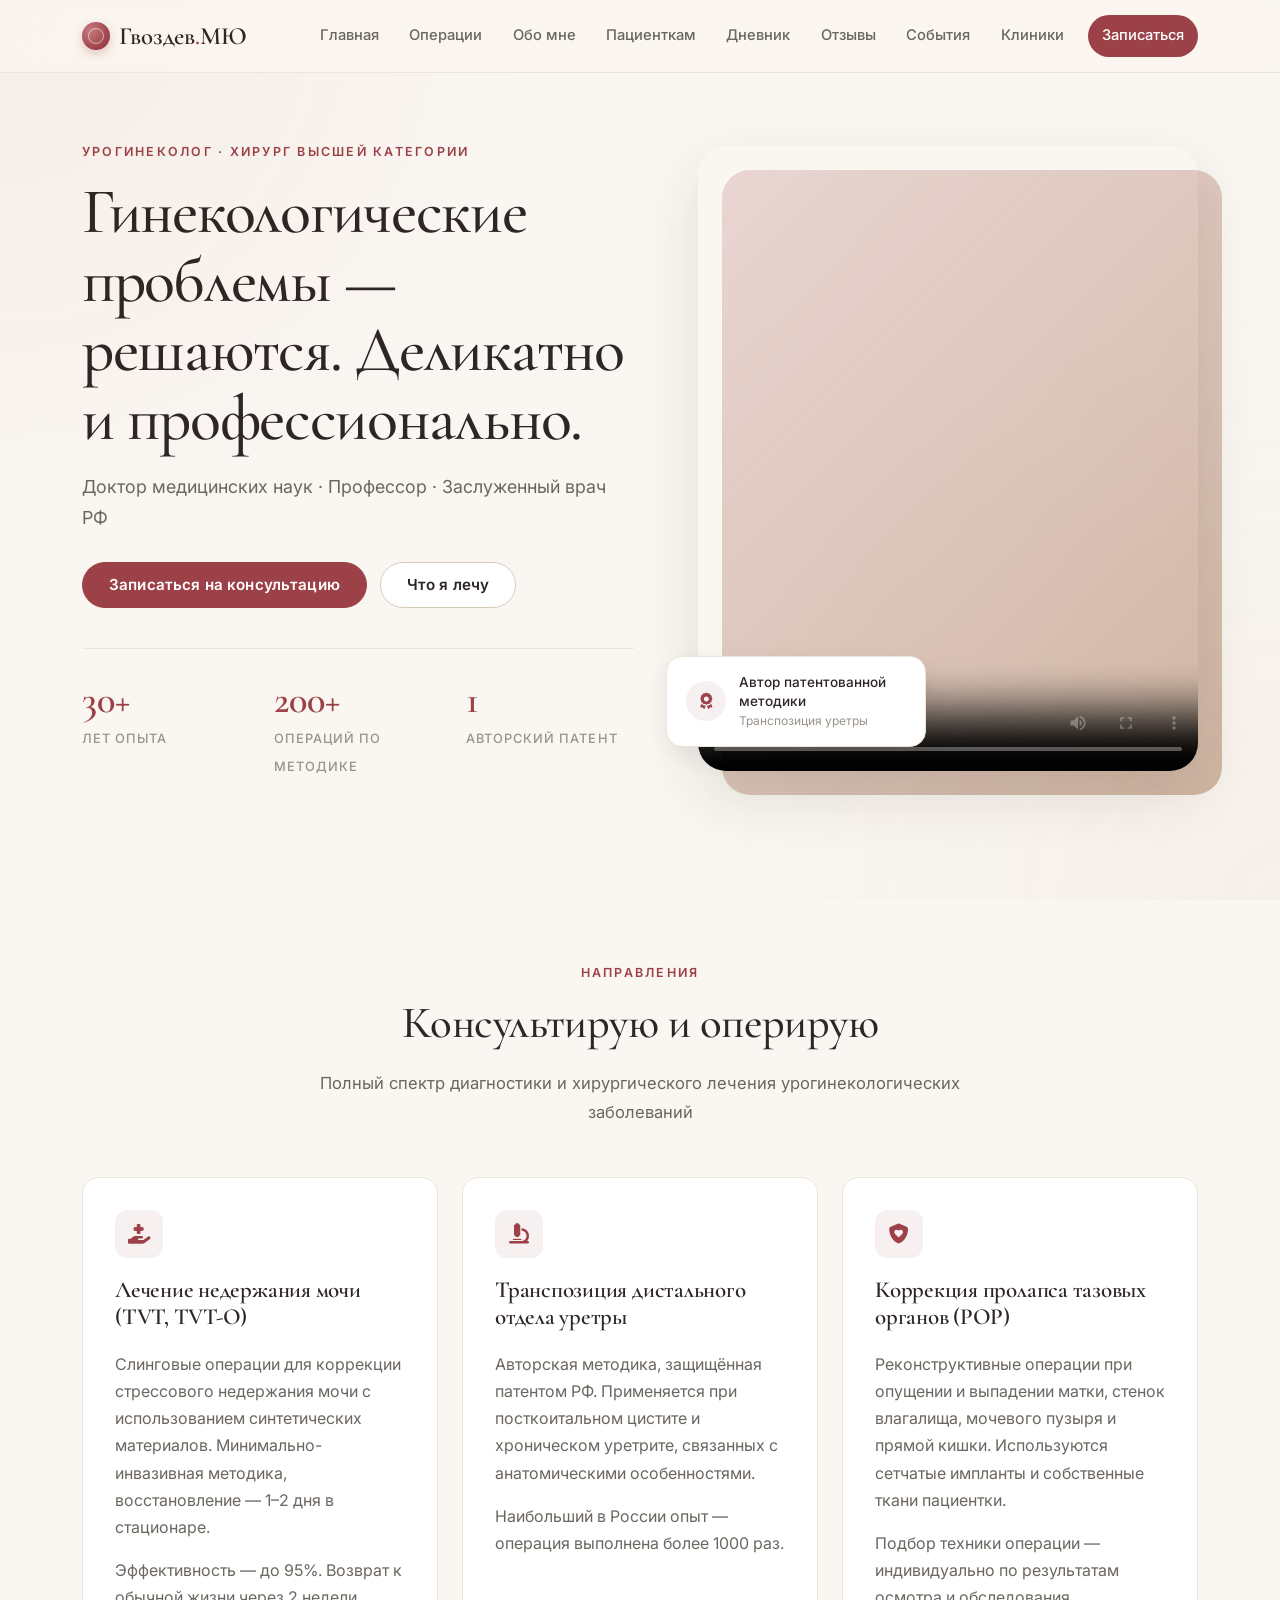
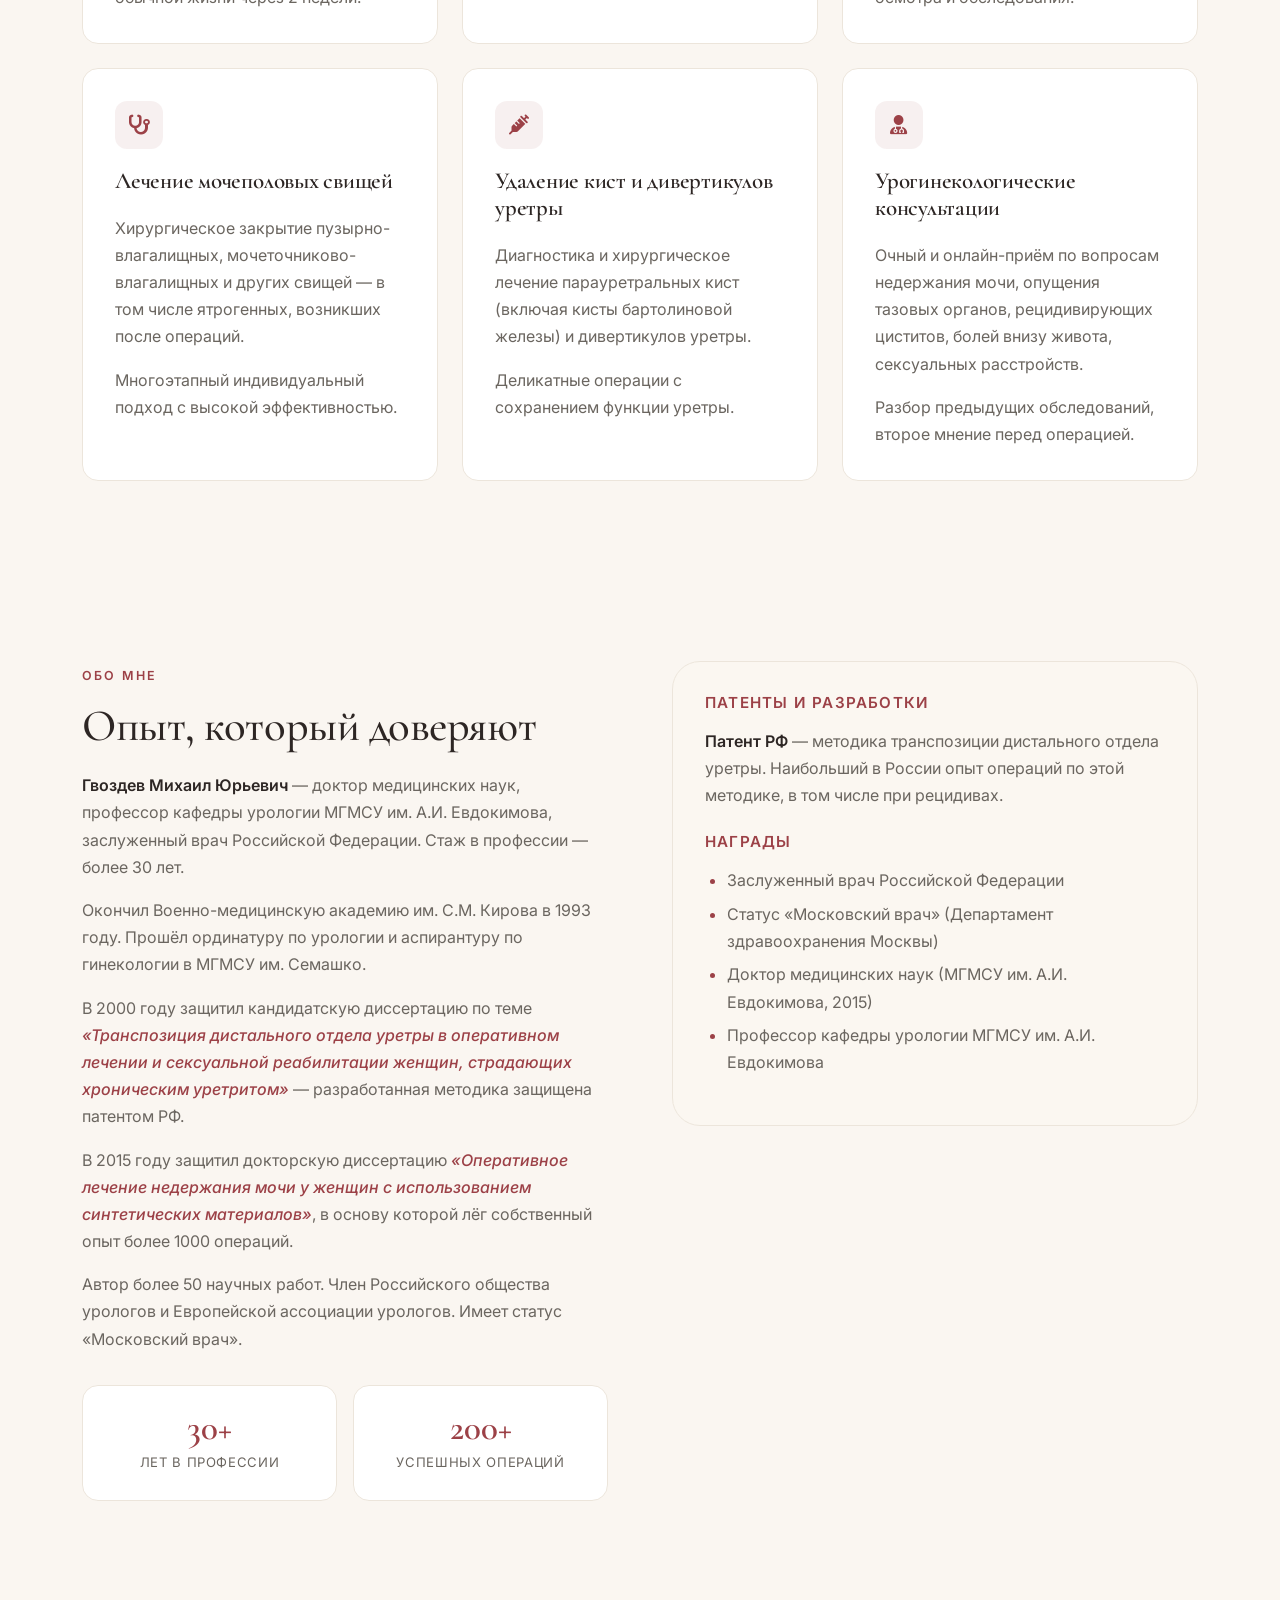
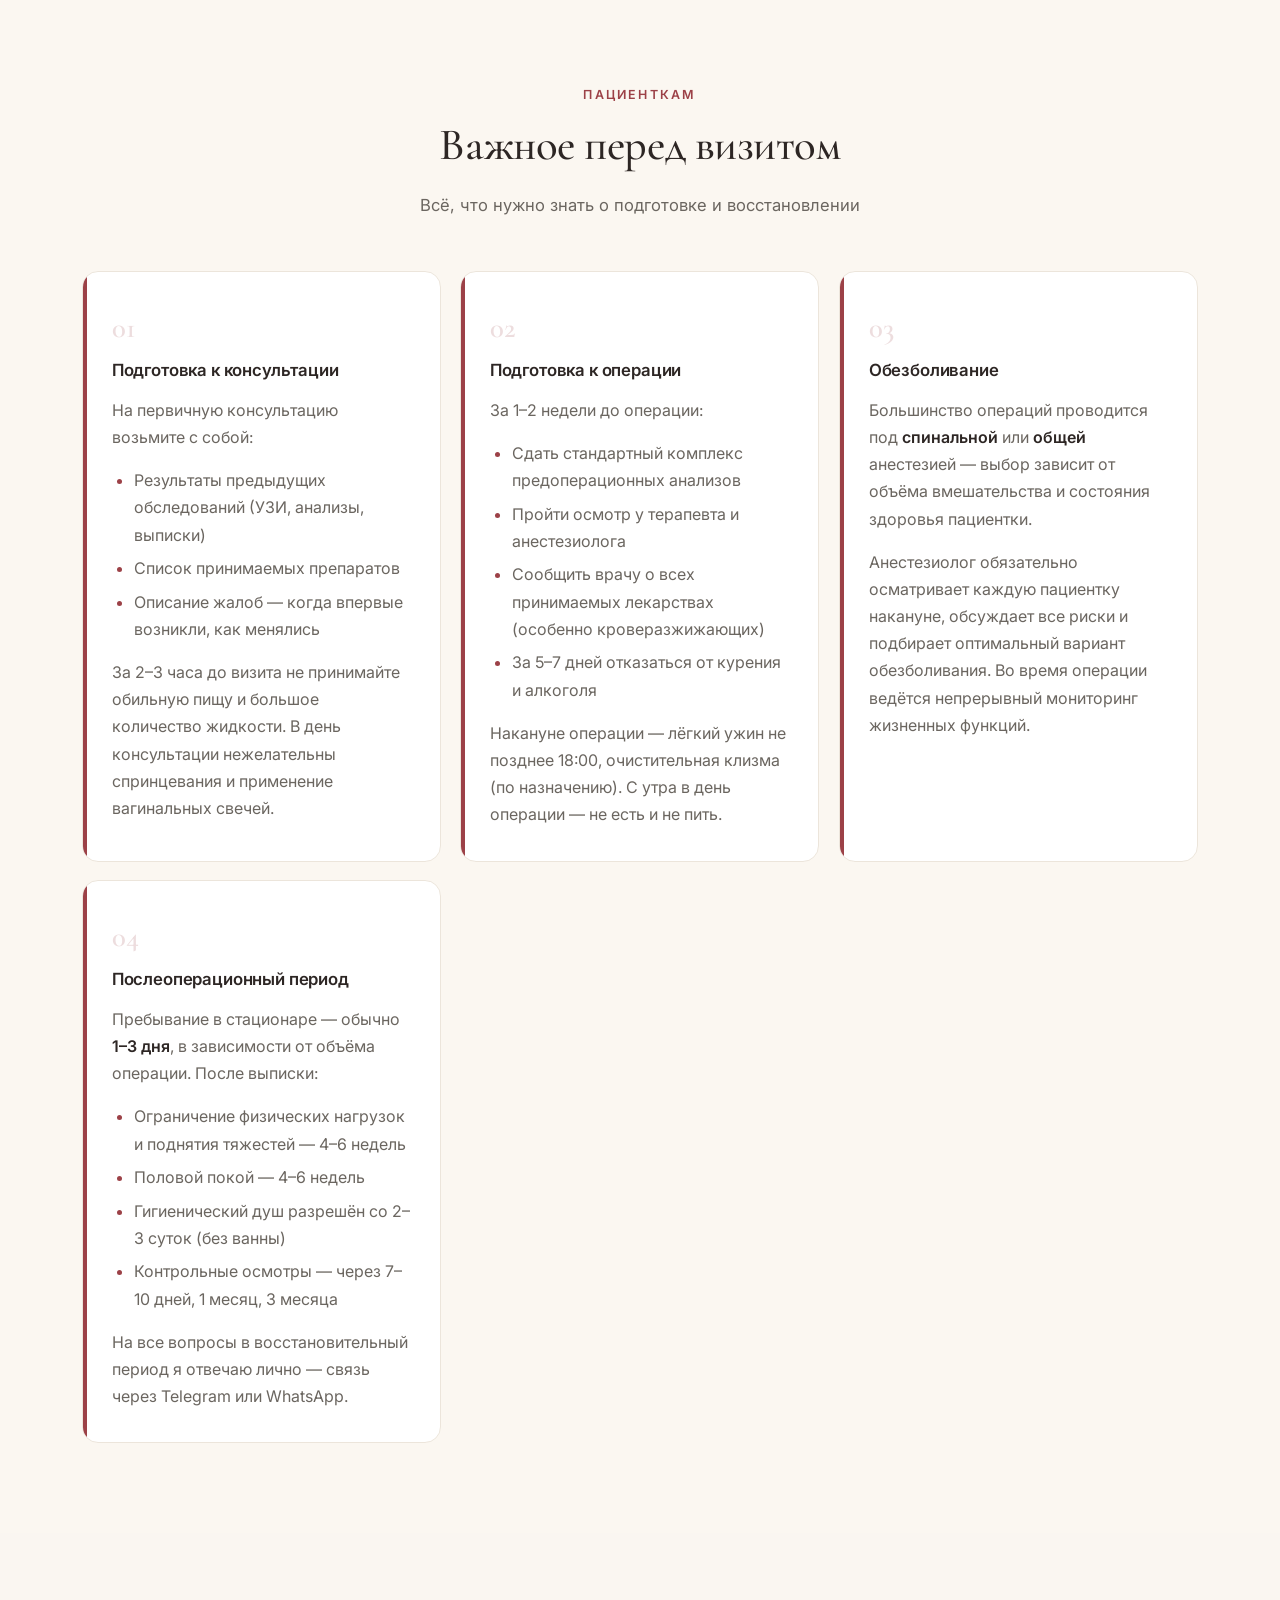
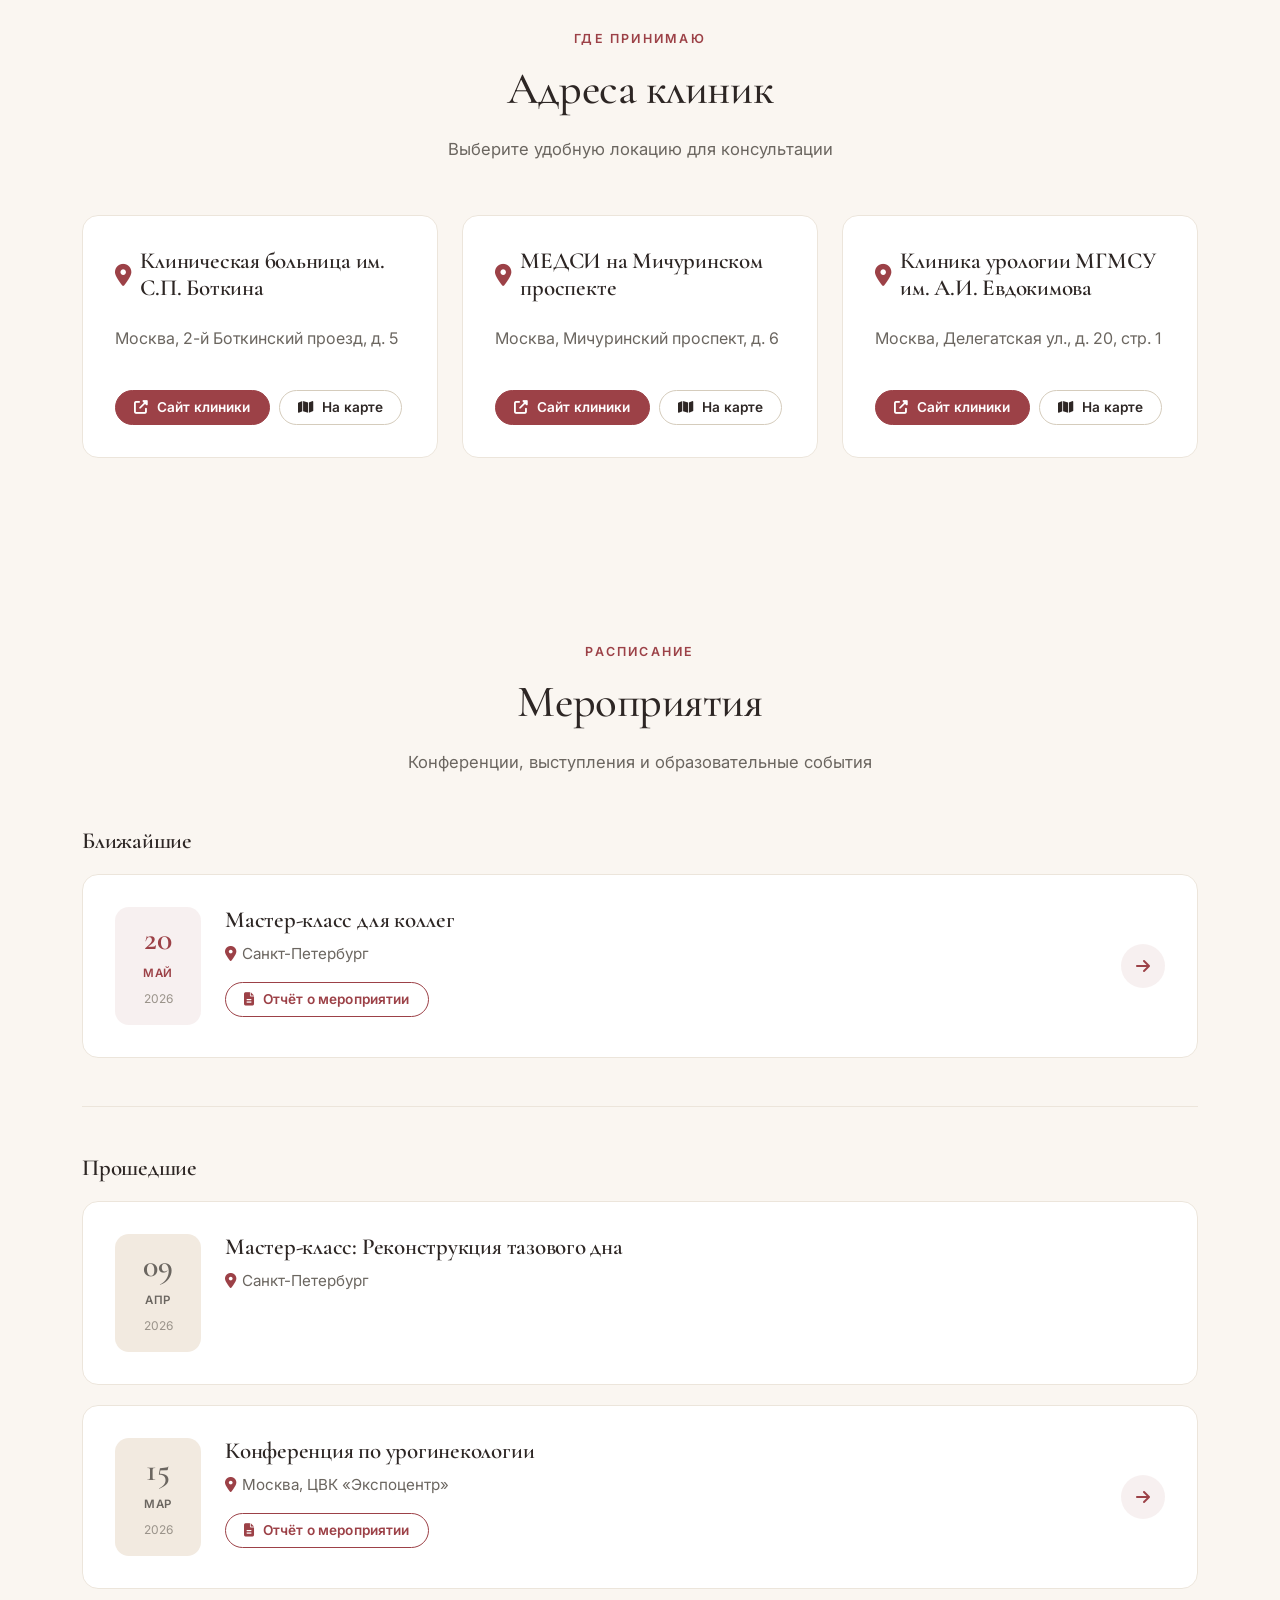
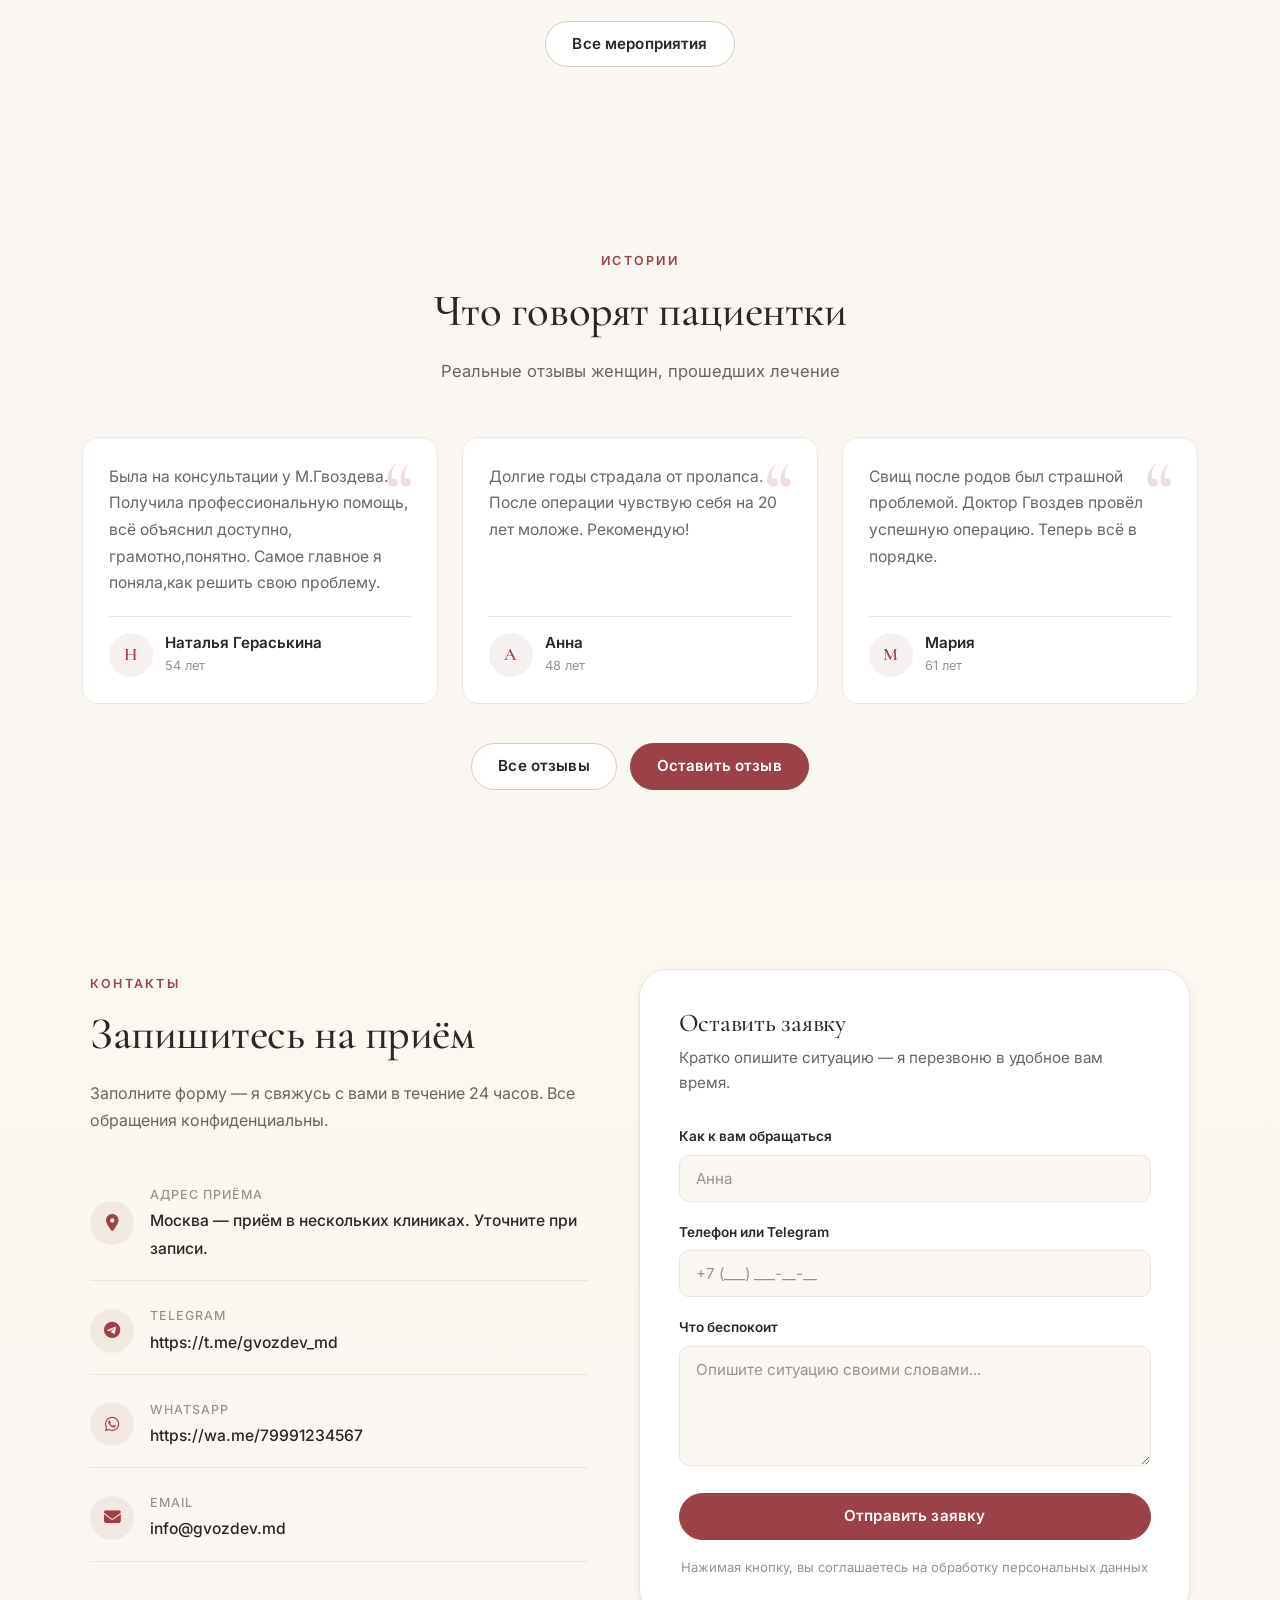
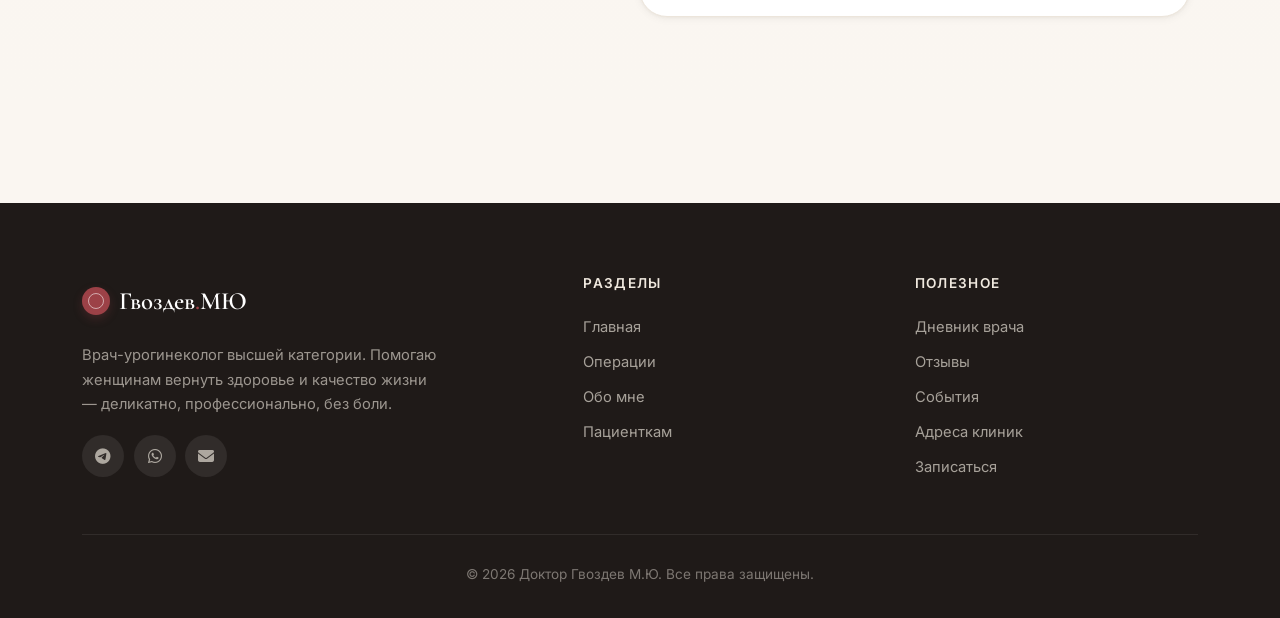
==== index.html @ 5a135e5a "Static demo snapshot of Doctor Gvozdev website Built from running Django site (urogineco) via wget m" ====
<!DOCTYPE html>
<html lang="ru">
<head>
    <meta charset="UTF-8">
    <meta name="viewport" content="width=device-width, initial-scale=1.0">
    <meta name="description" content="Доктор медицинских наук, профессор, заслуженный врач РФ. Хирургическое лечение недержания мочи, пролапса тазовых органов, свищей и кист уретры. Автор патентованной методики транспозиции уретры.">
    <meta name="theme-color" content="#FAF6F1">
    <title>Гвоздев М.Ю. — урогинеколог в Москве | Запись на приём</title>
    <link rel="preconnect" href="https://fonts.googleapis.com">
    <link rel="preconnect" href="https://fonts.gstatic.com" crossorigin>
    <link rel="stylesheet" href="https://cdnjs.cloudflare.com/ajax/libs/font-awesome/6.5.0/css/all.min.css">
    <link rel="stylesheet" href="static/css/main.css">
    
<meta property="og:title" content="Гинекологические проблемы — решаются. Деликатно и профессионально.">
<meta property="og:type" content="website">
<meta property="og:url" content="/">

<meta property="og:image" content="/media/seo/%D0%A1%D0%BA%D1%80%D0%B8%D0%BD%D1%88%D0%BE%D1%82_07.11.25_14.01.17.jpg">


</head>
<body>

<header>
    <div class="header-inner">
        <a href="index.html" class="logo">
            <span class="logo-mark" aria-hidden="true"></span>
            <span>Гвоздев<span style="color: var(--primary)">.</span>МЮ</span>
        </a>
        <button class="mobile-menu-toggle" aria-label="Открыть меню" aria-controls="main-nav" aria-expanded="false">
            <i class="fas fa-bars"></i>
        </button>
        <nav id="main-nav" class="desktop-nav" aria-label="Главное меню">
            <a href="index.html">Главная</a>
            <a href="index.html#procedures">Операции</a>
            <a href="index.html#about">Обо мне</a>
            <a href="index.html#useful">Пациенткам</a>
            <a href="diary/index.html">Дневник</a>
            <a href="reviews/index.html">Отзывы</a>
            <a href="events/index.html">События</a>
            <a href="index.html#clinics">Клиники</a>
            <a href="index.html#contact" class="nav-cta">Записаться</a>
        </nav>
    </div>
</header>



<main>
    

<!-- ====== HERO ====== -->
<section id="hero">
  <div class="container">
    <div class="hero-grid">
      <div class="hero-content">
        <span class="eyebrow">Урогинеколог · хирург высшей категории</span>
        
          <h1>Гинекологические проблемы — решаются. Деликатно и профессионально.</h1>
          <p class="hero-subtitle">Доктор медицинских наук · Профессор · Заслуженный врач РФ</p>
        

        <div class="hero-cta">
          <a href="index.html#contact" class="btn">Записаться на консультацию</a>
          <a href="index.html#procedures" class="btn btn-ghost">Что я лечу</a>
        </div>

        <div class="hero-stats">
          <div class="hero-stat">
            <span class="hero-stat-number">30+</span>
            <span class="hero-stat-label">Лет опыта</span>
          </div>
          <div class="hero-stat">
            <span class="hero-stat-number">200+</span>
            <span class="hero-stat-label">Операций по методике</span>
          </div>
          <div class="hero-stat">
            <span class="hero-stat-number">1</span>
            <span class="hero-stat-label">Авторский патент</span>
          </div>
        </div>
      </div>

      <div class="hero-media">
        
          <video controls preload="metadata" poster="index.html">
            <source src="/media/hero_videos/7098d7eb-4eec-4359-b785-26e662a362da.mp4" type="video/mp4">
          </video>
        

        <div class="hero-badge">
          <i class="fas fa-award"></i>
          <div class="hero-badge-text">
            Автор патентованной методики
            <small>Транспозиция уретры</small>
          </div>
        </div>
      </div>
    </div>
  </div>
</section>

<!-- ====== PROCEDURES ====== -->
<section id="procedures">
  <div class="container">
    <div class="section-head">
      <span class="eyebrow">Направления</span>
      <h2>Консультирую и оперирую</h2>
      <p>Полный спектр диагностики и хирургического лечения урогинекологических заболеваний</p>
    </div>

    <div class="grid-2">
      
        <article class="card">
          <span class="card-icon">
            <i class="fas fa-hand-holding-medical"></i>
          </span>
          <h3>Лечение недержания мочи (TVT, TVT-O)</h3>
          <div class="text-muted"><p>Слинговые операции для коррекции стрессового недержания мочи с использованием синтетических материалов. Минимально-инвазивная методика, восстановление — 1–2 дня в стационаре.</p><p>Эффективность — до 95%. Возврат к обычной жизни через 2 недели.</p></div>
        </article>
      
        <article class="card">
          <span class="card-icon">
            <i class="fas fa-microscope"></i>
          </span>
          <h3>Транспозиция дистального отдела уретры</h3>
          <div class="text-muted"><p>Авторская методика, защищённая патентом РФ. Применяется при посткоитальном цистите и хроническом уретрите, связанных с анатомическими особенностями.</p><p>Наибольший в России опыт — операция выполнена более 1000 раз.</p></div>
        </article>
      
        <article class="card">
          <span class="card-icon">
            <i class="fas fa-shield-heart"></i>
          </span>
          <h3>Коррекция пролапса тазовых органов (POP)</h3>
          <div class="text-muted"><p>Реконструктивные операции при опущении и выпадении матки, стенок влагалища, мочевого пузыря и прямой кишки. Используются сетчатые импланты и собственные ткани пациентки.</p><p>Подбор техники операции — индивидуально по результатам осмотра и обследования.</p></div>
        </article>
      
        <article class="card">
          <span class="card-icon">
            <i class="fas fa-stethoscope"></i>
          </span>
          <h3>Лечение мочеполовых свищей</h3>
          <div class="text-muted"><p>Хирургическое закрытие пузырно-влагалищных, мочеточниково-влагалищных и других свищей — в том числе ятрогенных, возникших после операций.</p><p>Многоэтапный индивидуальный подход с высокой эффективностью.</p></div>
        </article>
      
        <article class="card">
          <span class="card-icon">
            <i class="fas fa-syringe"></i>
          </span>
          <h3>Удаление кист и дивертикулов уретры</h3>
          <div class="text-muted"><p>Диагностика и хирургическое лечение парауретральных кист (включая кисты бартолиновой железы) и дивертикулов уретры.</p><p>Деликатные операции с сохранением функции уретры.</p></div>
        </article>
      
        <article class="card">
          <span class="card-icon">
            <i class="fas fa-user-doctor"></i>
          </span>
          <h3>Урогинекологические консультации</h3>
          <div class="text-muted"><p>Очный и онлайн-приём по вопросам недержания мочи, опущения тазовых органов, рецидивирующих циститов, болей внизу живота, сексуальных расстройств.</p><p>Разбор предыдущих обследований, второе мнение перед операцией.</p></div>
        </article>
      
    </div>
  </div>
</section>

<!-- ====== ABOUT ====== -->

<section id="about">
  <div class="container">
    <div class="about-grid">
      <div>
        <span class="eyebrow">Обо мне</span>
        <h2>Опыт, который доверяют</h2>
        <div class="text-muted"><p><strong>Гвоздев Михаил Юрьевич</strong> — доктор медицинских наук, профессор кафедры урологии МГМСУ им. А.И. Евдокимова, заслуженный врач Российской Федерации. Стаж в профессии — более 30 лет.</p><p>Окончил Военно-медицинскую академию им. С.М. Кирова в 1993 году. Прошёл ординатуру по урологии и аспирантуру по гинекологии в МГМСУ им. Семашко.</p><p>В 2000 году защитил кандидатскую диссертацию по теме <em>«Транспозиция дистального отдела уретры в оперативном лечении и сексуальной реабилитации женщин, страдающих хроническим уретритом»</em> — разработанная методика защищена патентом РФ.</p><p>В 2015 году защитил докторскую диссертацию <em>«Оперативное лечение недержания мочи у женщин с использованием синтетических материалов»</em>, в основу которой лёг собственный опыт более 1000 операций.</p><p>Автор более 50 научных работ. Член Российского общества урологов и Европейской ассоциации урологов. Имеет статус «Московский врач».</p></div>

        <div class="about-stats">
          <div class="stat-box">
            <span class="stat-num">30+</span>
            <span class="stat-label">лет в профессии</span>
          </div>
          <div class="stat-box">
            <span class="stat-num">200+</span>
            <span class="stat-label">успешных операций</span>
          </div>
        </div>
      </div>

      <div class="about-side">
        
          <h3>Патенты и разработки</h3>
          <div class="text-muted"><p><strong>Патент РФ</strong> — методика транспозиции дистального отдела уретры. Наибольший в России опыт операций по этой методике, в том числе при рецидивах.</p></div>
        
        
          <h3 style="margin-top: 1.5rem;">Награды</h3>
          <div class="text-muted"><ul><li>Заслуженный врач Российской Федерации</li><li>Статус «Московский врач» (Департамент здравоохранения Москвы)</li><li>Доктор медицинских наук (МГМСУ им. А.И. Евдокимова, 2015)</li><li>Профессор кафедры урологии МГМСУ им. А.И. Евдокимова</li></ul></div>
        
      </div>
    </div>
  </div>
</section>


<!-- ====== USEFUL ====== -->
<section id="useful">
  <div class="container">
    <div class="section-head">
      <span class="eyebrow">Пациенткам</span>
      <h2>Важное перед визитом</h2>
      <p>Всё, что нужно знать о подготовке и восстановлении</p>
    </div>

    <div class="useful-grid">
      
      <article class="useful-card">
        <span class="num">01</span>
        <h3>Подготовка к консультации</h3>
        <div class="text-muted"><p>На первичную консультацию возьмите с собой:</p><ul><li>Результаты предыдущих обследований (УЗИ, анализы, выписки)</li><li>Список принимаемых препаратов</li><li>Описание жалоб — когда впервые возникли, как менялись</li></ul><p>За 2–3 часа до визита не принимайте обильную пищу и большое количество жидкости. В день консультации нежелательны спринцевания и применение вагинальных свечей.</p></div>
      </article>
      
      
      <article class="useful-card">
        <span class="num">02</span>
        <h3>Подготовка к операции</h3>
        <div class="text-muted"><p>За 1–2 недели до операции:</p><ul><li>Сдать стандартный комплекс предоперационных анализов</li><li>Пройти осмотр у терапевта и анестезиолога</li><li>Сообщить врачу о всех принимаемых лекарствах (особенно кроверазжижающих)</li><li>За 5–7 дней отказаться от курения и алкоголя</li></ul><p>Накануне операции — лёгкий ужин не позднее 18:00, очистительная клизма (по назначению). С утра в день операции — не есть и не пить.</p></div>
      </article>
      
      
      <article class="useful-card">
        <span class="num">03</span>
        <h3>Обезболивание</h3>
        <div class="text-muted"><p>Большинство операций проводится под <strong>спинальной</strong> или <strong>общей</strong> анестезией — выбор зависит от объёма вмешательства и состояния здоровья пациентки.</p><p>Анестезиолог обязательно осматривает каждую пациентку накануне, обсуждает все риски и подбирает оптимальный вариант обезболивания. Во время операции ведётся непрерывный мониторинг жизненных функций.</p></div>
      </article>
      
      
      <article class="useful-card">
        <span class="num">04</span>
        <h3>Послеоперационный период</h3>
        <div class="text-muted"><p>Пребывание в стационаре — обычно <strong>1–3 дня</strong>, в зависимости от объёма операции. После выписки:</p><ul><li>Ограничение физических нагрузок и поднятия тяжестей — 4–6 недель</li><li>Половой покой — 4–6 недель</li><li>Гигиенический душ разрешён со 2–3 суток (без ванны)</li><li>Контрольные осмотры — через 7–10 дней, 1 месяц, 3 месяца</li></ul><p>На все вопросы в восстановительный период я отвечаю лично — связь через Telegram или WhatsApp.</p></div>
      </article>
      
    </div>
  </div>
</section>

<!-- ====== CLINICS ====== -->
<section id="clinics">
  <div class="container">
    <div class="section-head">
      <span class="eyebrow">Где принимаю</span>
      <h2>Адреса клиник</h2>
      <p>Выберите удобную локацию для консультации</p>
    </div>

    <div class="grid-2">
      
        <article class="clinic-card">
          <h3><i class="fas fa-location-dot"></i>Клиническая больница им. С.П. Боткина</h3>
          <p class="clinic-address">Москва, 2-й Боткинский проезд, д. 5</p>
          <div class="clinic-actions">
            
              <a href="https://botkinmoscow.ru/" target="_blank" rel="noopener" class="btn btn-sm">
                <i class="fas fa-external-link-alt"></i> Сайт клиники
              </a>
            
            
              <a href="https://yandex.ru/maps/?text=2-й+Боткинский+проезд+5" target="_blank" rel="noopener" class="btn btn-ghost btn-sm">
                <i class="fas fa-map"></i> На карте
              </a>
            
          </div>
        </article>
      
        <article class="clinic-card">
          <h3><i class="fas fa-location-dot"></i>МЕДСИ на Мичуринском проспекте</h3>
          <p class="clinic-address">Москва, Мичуринский проспект, д. 6</p>
          <div class="clinic-actions">
            
              <a href="https://medsi.ru/clinics/klinicheskaya-bolnitsa-medsi-na-michurinskom-prospekte/" target="_blank" rel="noopener" class="btn btn-sm">
                <i class="fas fa-external-link-alt"></i> Сайт клиники
              </a>
            
            
              <a href="https://yandex.ru/maps/?text=МЕДСИ+Мичуринский+6" target="_blank" rel="noopener" class="btn btn-ghost btn-sm">
                <i class="fas fa-map"></i> На карте
              </a>
            
          </div>
        </article>
      
        <article class="clinic-card">
          <h3><i class="fas fa-location-dot"></i>Клиника урологии МГМСУ им. А.И. Евдокимова</h3>
          <p class="clinic-address">Москва, Делегатская ул., д. 20, стр. 1</p>
          <div class="clinic-actions">
            
              <a href="https://www.msmsu.ru/" target="_blank" rel="noopener" class="btn btn-sm">
                <i class="fas fa-external-link-alt"></i> Сайт клиники
              </a>
            
            
              <a href="https://yandex.ru/maps/?text=Делегатская+20+МГМСУ" target="_blank" rel="noopener" class="btn btn-ghost btn-sm">
                <i class="fas fa-map"></i> На карте
              </a>
            
          </div>
        </article>
      
    </div>
  </div>
</section>

<!-- ====== EVENTS preview ====== -->

<section id="events-preview">
  <div class="container">
    <div class="section-head">
      <span class="eyebrow">Расписание</span>
      <h2>Мероприятия</h2>
      <p>Конференции, выступления и образовательные события</p>
    </div>

    
    <div class="events-block">
      <h3 style="margin-bottom: 1.2rem; color: var(--text);">Ближайшие</h3>
      
        <article class="event-card">
          <div class="event-date-block">
            <span class="day">20</span>
            <span class="month">Май</span>
            <span class="year">2026</span>
          </div>
          <div class="event-content">
            <h3>Мастер-класс для коллег</h3>
            <div class="event-meta"><i class="fas fa-location-dot"></i>Санкт-Петербург</div>
            <div class="event-actions">
              
              
                <a href="diary/report-9/index.html" class="btn btn-outline btn-sm">
                  <i class="fas fa-file-lines"></i> Отчёт о мероприятии
                </a>
              
            </div>
          </div>
          
            <a href="diary/report-9/index.html" class="event-diary-link" aria-label="Запись в дневнике">
              <i class="fas fa-arrow-right"></i>
            </a>
          
        </article>
      
    </div>
    

    
    <div class="events-block">
      <h3 style="margin-bottom: 1.2rem; color: var(--text);">Прошедшие</h3>
      
        <article class="event-card">
          <div class="event-date-block past">
            <span class="day">09</span>
            <span class="month">Апр</span>
            <span class="year">2026</span>
          </div>
          <div class="event-content">
            <h3>Мастер-класс: Реконструкция тазового дна</h3>
            <div class="event-meta"><i class="fas fa-location-dot"></i>Санкт-Петербург</div>
            
          </div>
          
        </article>
      
        <article class="event-card">
          <div class="event-date-block past">
            <span class="day">15</span>
            <span class="month">Мар</span>
            <span class="year">2026</span>
          </div>
          <div class="event-content">
            <h3>Конференция по урогинекологии</h3>
            <div class="event-meta"><i class="fas fa-location-dot"></i>Москва, ЦВК «Экспоцентр»</div>
            
              <div class="event-actions">
                <a href="diary/report-8/index.html" class="btn btn-outline btn-sm">
                  <i class="fas fa-file-lines"></i> Отчёт о мероприятии
                </a>
              </div>
            
          </div>
          
            <a href="diary/report-8/index.html" class="event-diary-link" aria-label="Запись в дневнике">
              <i class="fas fa-arrow-right"></i>
            </a>
          
        </article>
      
    </div>
    

    <div style="text-align: center; margin-top: 2rem;">
      <a href="events/index.html" class="btn btn-ghost">Все мероприятия</a>
    </div>
  </div>
</section>


<!-- ====== TESTIMONIALS preview ====== -->

<section id="testimonials-preview">
  <div class="container">
    <div class="section-head">
      <span class="eyebrow">Истории</span>
      <h2>Что говорят пациентки</h2>
      <p>Реальные отзывы женщин, прошедших лечение</p>
    </div>

    <div class="reviews-grid">
      
        <article class="review-card">
          <div class="review-text"><p>Была на консультации у М.Гвоздева. Получила профессиональную помощь, всё объяснил доступно, грамотно,понятно. Самое главное я поняла,как решить свою проблему.</p></div>
          <div class="review-author">
            
              <span class="review-author-default">Н</span>
            
            <div>
              <div class="review-author-name">Наталья Гераськина</div>
              <div class="review-author-meta">54 лет</div>
            </div>
          </div>
        </article>
      
        <article class="review-card">
          <div class="review-text"><p>Долгие годы страдала от пролапса. После операции чувствую себя на 20 лет моложе. Рекомендую!</p></div>
          <div class="review-author">
            
              <span class="review-author-default">А</span>
            
            <div>
              <div class="review-author-name">Анна</div>
              <div class="review-author-meta">48 лет</div>
            </div>
          </div>
        </article>
      
        <article class="review-card">
          <div class="review-text"><p>Свищ после родов был страшной проблемой. Доктор Гвоздев провёл успешную операцию. Теперь всё в порядке.</p></div>
          <div class="review-author">
            
              <span class="review-author-default">М</span>
            
            <div>
              <div class="review-author-name">Мария</div>
              <div class="review-author-meta">61 лет</div>
            </div>
          </div>
        </article>
      
    </div>

    <div style="text-align: center; margin-top: 2.5rem; display: flex; gap: 0.8rem; justify-content: center; flex-wrap: wrap;">
      <a href="reviews/index.html" class="btn btn-ghost">Все отзывы</a>
      <a href="add-review/index.html" class="btn">Оставить отзыв</a>
    </div>
  </div>
</section>


<!-- ====== CONTACT ====== -->
<section id="contact">
  <div class="container">
    <div class="contact-grid">
      <div class="contact-info-block">
        <span class="eyebrow">Контакты</span>
        <h2>Запишитесь на приём</h2>
        <p>Заполните форму — я свяжусь с вами в течение 24 часов. Все обращения конфиденциальны.</p>

        <ul class="contact-info-list">
          
          <li>
            <i class="fas fa-location-dot"></i>
            <div>
              <div class="ci-label">Адрес приёма</div>
              <span class="ci-value">Москва — приём в нескольких клиниках. Уточните при записи.</span>
            </div>
          </li>
          
          
          <li>
            <i class="fab fa-telegram-plane"></i>
            <div>
              <div class="ci-label">Telegram</div>
              <a class="ci-value" href="https://t.me/gvozdev_md" target="_blank" rel="noopener">https://t.me/gvozdev_md</a>
            </div>
          </li>
          
          
          <li>
            <i class="fab fa-whatsapp"></i>
            <div>
              <div class="ci-label">WhatsApp</div>
              <a class="ci-value" href="https://wa.me/79991234567" target="_blank" rel="noopener">https://wa.me/79991234567</a>
            </div>
          </li>
          
          
          <li>
            <i class="fas fa-envelope"></i>
            <div>
              <div class="ci-label">Email</div>
              <a class="ci-value" href="mailto:info@gvozdev.md">info@gvozdev.md</a>
            </div>
          </li>
          
        </ul>
      </div>

      <div class="contact-form-card">
        <h3>Оставить заявку</h3>
        <p class="form-intro">Кратко опишите ситуацию — я перезвоню в удобное вам время.</p>

        <form onsubmit="alert('Это демо — на боевом сайте форма работает');return false;" id="contactForm" novalidate>
          <div class="form-group">
            <label for="name">Как к вам обращаться</label>
            <input type="text" id="name" name="name" class="form-input" placeholder="Анна" required>
          </div>
          <div class="form-group">
            <label for="phone">Телефон или Telegram</label>
            <input type="tel" id="phone" name="phone" class="form-input" placeholder="+7 (___) ___-__-__" required>
          </div>
          <div class="form-group">
            <label for="message">Что беспокоит</label>
            <textarea id="message" name="message" class="form-input" rows="4" placeholder="Опишите ситуацию своими словами..." required></textarea>
          </div>
          <button type="submit" class="btn" style="width: 100%;">Отправить заявку</button>
          <p style="margin-top: 1rem; font-size: 0.82rem; color: var(--text-soft); text-align: center;">
            Нажимая кнопку, вы соглашаетесь на обработку персональных данных
          </p>
        </form>
      </div>
    </div>
  </div>
</section>


</main>

<footer>
    <div class="container">
        <div class="footer-grid">
            <div class="footer-brand">
                <a href="index.html" class="logo">
                    <span class="logo-mark" aria-hidden="true"></span>
                    <span style="color: white">Гвоздев<span style="color: var(--primary)">.</span>МЮ</span>
                </a>
                <p class="footer-tag">
                    Врач-урогинеколог высшей категории. Помогаю женщинам вернуть здоровье и качество жизни — деликатно, профессионально, без боли.
                </p>
                <div class="social-icons">
                    
                    <a href="https://t.me/gvozdev_md" target="_blank" rel="noopener" aria-label="Telegram"><i class="fab fa-telegram-plane"></i></a>
                    
                    
                    <a href="https://wa.me/79991234567" target="_blank" rel="noopener" aria-label="WhatsApp"><i class="fab fa-whatsapp"></i></a>
                    
                    
                    <a href="mailto:info@gvozdev.md" aria-label="Email"><i class="fas fa-envelope"></i></a>
                    
                </div>
            </div>

            <div>
                <h4>Разделы</h4>
                <ul>
                    <li><a href="index.html">Главная</a></li>
                    <li><a href="index.html#procedures">Операции</a></li>
                    <li><a href="index.html#about">Обо мне</a></li>
                    <li><a href="index.html#useful">Пациенткам</a></li>
                </ul>
            </div>

            <div>
                <h4>Полезное</h4>
                <ul>
                    <li><a href="diary/index.html">Дневник врача</a></li>
                    <li><a href="reviews/index.html">Отзывы</a></li>
                    <li><a href="events/index.html">События</a></li>
                    <li><a href="index.html#clinics">Адреса клиник</a></li>
                    <li><a href="index.html#contact">Записаться</a></li>
                </ul>
            </div>
        </div>

        <div class="footer-bottom">
            © 2026 Доктор Гвоздев М.Ю. Все права защищены.
        </div>
    </div>
</footer>

<script src="static/js/main.js"></script>


</body>
</html>
---- static/css/main.css ----
/* =============================================================
   Doctor Gvozdev — Modern Medical Editorial design system
   Palette: warm cream + deep dusty wine + sage accent
   Type: Cormorant Garamond (serif headings) + Inter (UI)
   ============================================================= */

@import url('https://fonts.googleapis.com/css2?family=Cormorant+Garamond:ital,wght@0,400;0,500;0,600;0,700;1,500&family=Inter:wght@300;400;500;600;700&display=swap');

:root {
  /* Palette */
  --bg: #FAF6F1;
  --bg-deep: #F2EAE0;
  --surface: #FFFFFF;
  --surface-tinted: #FBF7F1;

  --primary: #9C4147;
  --primary-hover: #7E2F36;
  --primary-soft: rgba(156, 65, 71, 0.08);
  --primary-soft-2: rgba(156, 65, 71, 0.18);

  --accent: #B89978;
  --sage: #7A8B6F;
  --sage-soft: rgba(122, 139, 111, 0.12);

  --text: #2D2624;
  --text-muted: #6B6660;
  --text-soft: #9A938A;
  --text-on-dark: #F0E9DF;

  --border: #ECE5DB;
  --border-strong: #D5CCBC;

  --shadow-sm: 0 1px 3px rgba(46, 38, 27, 0.04), 0 2px 8px rgba(46, 38, 27, 0.05);
  --shadow-md: 0 8px 24px rgba(46, 38, 27, 0.08);
  --shadow-lg: 0 24px 60px rgba(46, 38, 27, 0.12);

  --radius-sm: 8px;
  --radius: 16px;
  --radius-lg: 28px;

  --ease: cubic-bezier(0.16, 1, 0.3, 1);

  --container: 1180px;
  --space: clamp(3.5rem, 7vw, 7rem);

  --serif: 'Cormorant Garamond', Georgia, 'Times New Roman', serif;
  --sans: 'Inter', -apple-system, BlinkMacSystemFont, 'Segoe UI', sans-serif;
}

/* Reset */
*, *::before, *::after { box-sizing: border-box; }
* { margin: 0; padding: 0; }
html { scroll-behavior: smooth; -webkit-text-size-adjust: 100%; }
body {
  font-family: var(--sans);
  background: var(--bg);
  color: var(--text);
  line-height: 1.7;
  font-size: 16px;
  font-weight: 400;
  -webkit-font-smoothing: antialiased;
  -moz-osx-font-smoothing: grayscale;
  overflow-x: hidden;
}

body::before {
  content: '';
  position: fixed;
  inset: 0;
  z-index: -1;
  background:
    radial-gradient(900px circle at 0% 0%, rgba(156, 65, 71, 0.05), transparent 60%),
    radial-gradient(1000px circle at 100% 100%, rgba(184, 153, 120, 0.06), transparent 60%);
  pointer-events: none;
}

img, video, iframe { max-width: 100%; height: auto; display: block; }

a {
  color: var(--primary);
  text-decoration: none;
  transition: color 0.25s var(--ease);
}
a:hover { color: var(--primary-hover); }

/* Typography */
h1, h2, h3, h4, h5 {
  font-family: var(--serif);
  font-weight: 500;
  color: var(--text);
  line-height: 1.18;
  letter-spacing: -0.01em;
}
h1 { font-size: clamp(2.4rem, 5.5vw, 4rem); font-weight: 500; letter-spacing: -0.02em; }
h2 { font-size: clamp(1.9rem, 3.5vw, 2.8rem); margin-bottom: 1.2rem; }
h3 { font-size: clamp(1.2rem, 1.8vw, 1.45rem); font-weight: 600; margin-bottom: 0.6rem; color: var(--text); }
h4 { font-family: var(--sans); font-size: 1.05rem; font-weight: 600; margin-bottom: 0.5rem; }

em { font-style: italic; color: var(--primary); font-weight: 500; }

.eyebrow {
  font-family: var(--sans);
  font-size: 0.78rem;
  font-weight: 600;
  text-transform: uppercase;
  letter-spacing: 0.18em;
  color: var(--primary);
  display: inline-block;
  margin-bottom: 0.9rem;
}

p { margin-bottom: 1rem; color: var(--text-muted); }
p:last-child { margin-bottom: 0; }

ul, ol { padding-left: 1.4rem; margin-bottom: 1rem; color: var(--text-muted); }
li { margin-bottom: 0.4rem; }
li::marker { color: var(--primary); }

strong, b { color: var(--text); font-weight: 600; }

hr {
  border: none;
  border-top: 1px solid var(--border);
  margin: 2rem 0;
}

/* Container & sections */
.container {
  max-width: var(--container);
  width: 100%;
  margin: 0 auto;
  padding: 0 clamp(1.2rem, 4vw, 2rem);
}

section { padding: var(--space) 0; position: relative; }

.section-head {
  text-align: center;
  max-width: 720px;
  margin: 0 auto clamp(2.5rem, 4vw, 4rem);
}
.section-head p {
  font-size: clamp(1rem, 1.3vw, 1.1rem);
  color: var(--text-muted);
  margin-top: 0.4rem;
}

/* ======== Header ======== */
header {
  position: sticky;
  top: 0;
  z-index: 100;
  background: rgba(250, 246, 241, 0.82);
  backdrop-filter: saturate(180%) blur(16px);
  -webkit-backdrop-filter: saturate(180%) blur(16px);
  border-bottom: 1px solid var(--border);
}
.header-inner {
  max-width: var(--container);
  margin: 0 auto;
  padding: 0 clamp(1.2rem, 4vw, 2rem);
  height: 72px;
  display: flex;
  align-items: center;
  justify-content: space-between;
  gap: 1rem;
}
.logo {
  font-family: var(--serif);
  font-size: 1.55rem;
  font-weight: 600;
  color: var(--text);
  display: inline-flex;
  align-items: center;
  gap: 0.55rem;
  white-space: nowrap;
}
.logo-mark {
  width: 28px;
  height: 28px;
  background:
    radial-gradient(circle at 30% 30%, #C77A7E 0%, var(--primary) 70%);
  border-radius: 50%;
  position: relative;
  box-shadow: 0 4px 10px rgba(156, 65, 71, 0.25);
}
.logo-mark::after {
  content: '';
  position: absolute;
  inset: 6px;
  border-radius: 50%;
  border: 1.5px solid rgba(255, 255, 255, 0.55);
}

nav.desktop-nav {
  display: flex;
  align-items: center;
  gap: 0.15rem;
}
nav a {
  font-size: 0.92rem;
  font-weight: 500;
  color: var(--text-muted);
  padding: 8px 14px;
  border-radius: 999px;
  transition: all 0.2s var(--ease);
  white-space: nowrap;
}
nav a:hover { color: var(--primary); background: var(--primary-soft); }
nav a.nav-cta {
  background: var(--primary);
  color: white;
  margin-left: 0.5rem;
}
nav a.nav-cta:hover {
  background: var(--primary-hover);
  color: white;
}

.mobile-menu-toggle {
  display: none;
  background: transparent;
  border: 1px solid var(--border-strong);
  color: var(--text);
  width: 44px;
  height: 44px;
  border-radius: 12px;
  cursor: pointer;
  font-size: 1.05rem;
  transition: all 0.2s var(--ease);
  align-items: center;
  justify-content: center;
}
.mobile-menu-toggle:hover { background: var(--surface); border-color: var(--primary); color: var(--primary); }

/* ======== Buttons ======== */
.btn {
  display: inline-flex;
  align-items: center;
  justify-content: center;
  gap: 0.55rem;
  padding: 13px 26px;
  background: var(--primary);
  color: white;
  border: 1.5px solid var(--primary);
  border-radius: 999px;
  font-family: var(--sans);
  font-weight: 600;
  font-size: 0.95rem;
  letter-spacing: 0.01em;
  cursor: pointer;
  text-decoration: none;
  transition: all 0.25s var(--ease);
  white-space: nowrap;
  line-height: 1.2;
}
.btn:hover {
  background: var(--primary-hover);
  border-color: var(--primary-hover);
  color: white;
  transform: translateY(-2px);
  box-shadow: 0 10px 24px rgba(156, 65, 71, 0.28);
}
.btn-outline { background: transparent; color: var(--primary); }
.btn-outline:hover { background: var(--primary); color: white; }
.btn-ghost {
  background: var(--surface);
  color: var(--text);
  border-color: var(--border-strong);
}
.btn-ghost:hover {
  background: var(--surface);
  border-color: var(--text);
  color: var(--text);
  box-shadow: var(--shadow-sm);
}
.btn-sm { padding: 8px 18px; font-size: 0.85rem; }

/* ======== HERO ======== */
#hero { padding-top: clamp(2rem, 5vw, 4rem); padding-bottom: var(--space); }
.hero-grid {
  display: grid;
  grid-template-columns: 1.05fr 0.95fr;
  gap: clamp(2rem, 5vw, 5rem);
  align-items: center;
}
.hero-content h1 { line-height: 1.08; }
.hero-subtitle {
  font-size: clamp(1rem, 1.4vw, 1.15rem);
  color: var(--text-muted);
  margin: 1.2rem 0 1.8rem;
  max-width: 540px;
}
.hero-cta { display: flex; gap: 0.8rem; flex-wrap: wrap; margin-top: 0.5rem; }
.hero-stats {
  display: grid;
  grid-template-columns: repeat(3, 1fr);
  gap: 1.5rem;
  margin-top: 2.5rem;
  padding-top: 2rem;
  border-top: 1px solid var(--border);
}
.hero-stat-number {
  font-family: var(--serif);
  font-size: clamp(1.8rem, 3vw, 2.4rem);
  font-weight: 600;
  color: var(--primary);
  line-height: 1;
  margin-bottom: 0.3rem;
  display: block;
}
.hero-stat-label {
  font-size: 0.8rem;
  color: var(--text-soft);
  text-transform: uppercase;
  letter-spacing: 0.08em;
  font-weight: 500;
}

.hero-media { position: relative; }
.hero-media .hero-img,
.hero-media video {
  width: 100%;
  border-radius: var(--radius-lg);
  box-shadow: var(--shadow-lg);
  aspect-ratio: 4 / 5;
  object-fit: cover;
  position: relative;
  z-index: 1;
}
.hero-media::before {
  content: '';
  position: absolute;
  top: 24px;
  left: 24px;
  right: -24px;
  bottom: -24px;
  background: linear-gradient(135deg, var(--primary-soft-2), var(--accent) 200%);
  border-radius: var(--radius-lg);
  z-index: 0;
}
.hero-badge {
  position: absolute;
  bottom: 24px;
  left: -32px;
  background: var(--surface);
  border: 1px solid var(--border);
  border-radius: 16px;
  padding: 1rem 1.2rem;
  box-shadow: var(--shadow-md);
  display: flex;
  align-items: center;
  gap: 0.8rem;
  z-index: 2;
  max-width: 260px;
}
.hero-badge i {
  width: 40px;
  height: 40px;
  border-radius: 50%;
  background: var(--primary-soft);
  color: var(--primary);
  display: inline-flex;
  align-items: center;
  justify-content: center;
  flex-shrink: 0;
}
.hero-badge-text {
  font-size: 0.85rem;
  color: var(--text);
  line-height: 1.4;
  font-weight: 500;
}
.hero-badge-text small {
  display: block;
  color: var(--text-soft);
  font-size: 0.75rem;
  font-weight: 400;
  margin-top: 2px;
}

/* ======== Grids ======== */
.grid-2 { display: grid; grid-template-columns: repeat(auto-fit, minmax(min(100%, 320px), 1fr)); gap: clamp(1rem, 2vw, 1.5rem); }
.grid-3 { display: grid; grid-template-columns: repeat(auto-fit, minmax(min(100%, 280px), 1fr)); gap: clamp(1rem, 2vw, 1.5rem); }

/* ======== Cards ======== */
.card {
  background: var(--surface);
  border: 1px solid var(--border);
  border-radius: var(--radius);
  padding: clamp(1.5rem, 2.5vw, 2rem);
  transition: all 0.3s var(--ease);
  display: flex;
  flex-direction: column;
  gap: 0.6rem;
}
.card:hover { border-color: var(--border-strong); box-shadow: var(--shadow-md); transform: translateY(-3px); }
.card-icon {
  width: 48px;
  height: 48px;
  border-radius: 12px;
  background: var(--primary-soft);
  color: var(--primary);
  display: inline-flex;
  align-items: center;
  justify-content: center;
  font-size: 1.25rem;
  margin-bottom: 0.6rem;
  flex-shrink: 0;
}

/* ======== About ======== */
#about .about-grid {
  display: grid;
  grid-template-columns: 1fr 1fr;
  gap: clamp(2rem, 5vw, 4.5rem);
  align-items: start;
}
.about-stats {
  display: grid;
  grid-template-columns: 1fr 1fr;
  gap: 1rem;
  margin-top: 2rem;
}
.stat-box {
  background: var(--surface);
  border: 1px solid var(--border);
  border-radius: var(--radius);
  padding: 1.5rem 1.3rem;
  text-align: center;
}
.stat-box .stat-num {
  font-family: var(--serif);
  font-size: 2.2rem;
  font-weight: 600;
  color: var(--primary);
  display: block;
  margin-bottom: 0.2rem;
  line-height: 1;
}
.stat-box .stat-label {
  font-size: 0.82rem;
  color: var(--text-muted);
  text-transform: uppercase;
  letter-spacing: 0.05em;
}
.about-side {
  background: var(--surface-tinted);
  border-radius: var(--radius-lg);
  padding: 2rem;
  border: 1px solid var(--border);
}
.about-side h3 {
  font-family: var(--sans);
  font-size: 0.95rem;
  font-weight: 600;
  text-transform: uppercase;
  letter-spacing: 0.08em;
  color: var(--primary);
  margin-bottom: 1rem;
}

/* ======== Useful ======== */
#useful { background: var(--surface-tinted); }
.useful-grid {
  display: grid;
  grid-template-columns: repeat(auto-fit, minmax(min(100%, 280px), 1fr));
  gap: 1.2rem;
}
.useful-card {
  background: var(--surface);
  border: 1px solid var(--border);
  border-radius: var(--radius);
  padding: 2rem 1.8rem;
  position: relative;
  overflow: hidden;
  transition: all 0.3s var(--ease);
}
.useful-card:hover { box-shadow: var(--shadow-md); transform: translateY(-3px); }
.useful-card::before {
  content: '';
  position: absolute;
  top: 0;
  left: 0;
  width: 4px;
  height: 100%;
  background: var(--primary);
}
.useful-card .num {
  font-family: var(--serif);
  font-size: 1.8rem;
  color: var(--primary-soft-2);
  font-weight: 600;
  display: block;
  margin-bottom: 0.5rem;
}
.useful-card h3 {
  font-family: var(--sans);
  font-size: 1.05rem;
  font-weight: 600;
  margin-bottom: 1rem;
  color: var(--text);
}

/* ======== Clinics ======== */
.clinic-card {
  background: var(--surface);
  border: 1px solid var(--border);
  border-radius: var(--radius);
  padding: clamp(1.5rem, 2.5vw, 2rem);
  display: flex;
  flex-direction: column;
  gap: 0.8rem;
  transition: all 0.3s var(--ease);
}
.clinic-card:hover { border-color: var(--border-strong); box-shadow: var(--shadow-md); transform: translateY(-3px); }
.clinic-card h3 { display: flex; align-items: center; gap: 0.6rem; }
.clinic-card h3 i { color: var(--primary); font-size: 0.95em; }
.clinic-address { color: var(--text-muted); }
.clinic-actions { display: flex; gap: 0.6rem; flex-wrap: wrap; margin-top: auto; padding-top: 0.6rem; }

/* ======== Events ======== */
.event-card {
  background: var(--surface);
  border: 1px solid var(--border);
  border-radius: var(--radius);
  padding: clamp(1.5rem, 2.5vw, 2rem);
  display: flex;
  gap: 1.5rem;
  align-items: flex-start;
  transition: all 0.3s var(--ease);
  margin-bottom: 1.2rem;
}
.event-card:hover { border-color: var(--border-strong); box-shadow: var(--shadow-md); }
.event-date-block {
  flex-shrink: 0;
  min-width: 86px;
  text-align: center;
  background: var(--primary-soft);
  border-radius: 14px;
  padding: 1rem 0.6rem;
  color: var(--primary);
  align-self: flex-start;
}
.event-date-block.past { background: var(--bg-deep); color: var(--text-muted); }
.event-date-block .day {
  font-family: var(--serif);
  font-size: 2rem;
  font-weight: 600;
  display: block;
  line-height: 1;
  margin-bottom: 0.2rem;
}
.event-date-block .month {
  font-size: 0.72rem;
  text-transform: uppercase;
  letter-spacing: 0.08em;
  font-weight: 600;
}
.event-date-block .year {
  font-size: 0.75rem;
  color: var(--text-soft);
  margin-top: 0.2rem;
  display: block;
}
.event-content { flex: 1; min-width: 0; }
.event-content h3 { margin-bottom: 0.4rem; }
.event-meta { color: var(--text-muted); font-size: 0.95rem; margin-bottom: 0.8rem; }
.event-meta i { color: var(--primary); margin-right: 0.4rem; }
.event-actions { display: flex; gap: 0.6rem; flex-wrap: wrap; margin-top: 1rem; }
.event-diary-link {
  flex-shrink: 0;
  width: 44px;
  height: 44px;
  display: inline-flex;
  align-items: center;
  justify-content: center;
  background: var(--primary-soft);
  color: var(--primary);
  border-radius: 50%;
  transition: all 0.3s var(--ease);
  align-self: center;
}
.event-diary-link:hover { background: var(--primary); color: white; transform: translateX(4px); }

.events-block + .events-block {
  margin-top: 3rem;
  padding-top: 3rem;
  border-top: 1px solid var(--border);
}

/* ======== Reviews ======== */
.reviews-grid {
  display: grid;
  grid-template-columns: repeat(auto-fit, minmax(min(100%, 320px), 1fr));
  gap: 1.5rem;
}
.review-card {
  background: var(--surface);
  border: 1px solid var(--border);
  border-radius: var(--radius);
  padding: clamp(1.5rem, 2vw, 2rem);
  position: relative;
  transition: all 0.3s var(--ease);
  display: flex;
  flex-direction: column;
}
.review-card:hover { box-shadow: var(--shadow-md); border-color: var(--border-strong); }
.review-card::before {
  content: '\201C';
  position: absolute;
  top: 12px;
  right: 24px;
  font-family: var(--serif);
  font-size: 5rem;
  line-height: 1;
  color: var(--primary-soft-2);
  font-weight: 600;
}
.review-text {
  font-size: 0.98rem;
  color: var(--text);
  line-height: 1.7;
  margin-bottom: 1.2rem;
  position: relative;
  z-index: 1;
  flex: 1;
}
.review-author {
  display: flex;
  align-items: center;
  gap: 0.8rem;
  padding-top: 1rem;
  border-top: 1px solid var(--border);
}
.review-author img {
  width: 44px;
  height: 44px;
  border-radius: 50%;
  object-fit: cover;
  flex-shrink: 0;
}
.review-author-default {
  width: 44px;
  height: 44px;
  border-radius: 50%;
  background: var(--primary-soft);
  color: var(--primary);
  display: inline-flex;
  align-items: center;
  justify-content: center;
  font-family: var(--serif);
  font-weight: 600;
  font-size: 1.1rem;
  flex-shrink: 0;
}
.review-author-name {
  font-weight: 600;
  color: var(--text);
  font-size: 0.95rem;
  line-height: 1.3;
}
.review-author-meta {
  font-size: 0.8rem;
  color: var(--text-soft);
  margin-top: 2px;
}

/* ======== Blog / Diary ======== */
.blog-item {
  background: var(--surface);
  border: 1px solid var(--border);
  border-radius: var(--radius);
  padding: clamp(1.5rem, 2.5vw, 2.5rem);
  margin-bottom: 1.5rem;
  transition: all 0.3s var(--ease);
}
.blog-item:hover { box-shadow: var(--shadow-md); }
.blog-item img {
  width: 100%;
  max-height: 420px;
  object-fit: cover;
  border-radius: var(--radius-sm);
  margin: 1rem 0 1.5rem;
}
.blog-meta {
  font-size: 0.82rem;
  color: var(--text-soft);
  text-transform: uppercase;
  letter-spacing: 0.1em;
  margin-bottom: 0.6rem;
  font-weight: 500;
}
.blog-content { color: var(--text); }
.blog-content * { max-width: 100%; word-wrap: break-word; overflow-wrap: break-word; }

/* ======== Contact form ======== */
#contact { background: linear-gradient(180deg, var(--surface-tinted) 0%, var(--bg) 100%); }
.contact-grid {
  display: grid;
  grid-template-columns: 0.95fr 1.05fr;
  gap: clamp(2rem, 4vw, 4rem);
  align-items: start;
  max-width: 1100px;
  margin: 0 auto;
}
.contact-info-list {
  list-style: none;
  padding: 0;
  margin: 2rem 0 0;
}
.contact-info-list li {
  display: flex;
  align-items: center;
  gap: 1rem;
  padding: 1.1rem 0;
  border-bottom: 1px solid var(--border);
}
.contact-info-list li::marker { content: none; }
.contact-info-list li::before { content: none; }
.contact-info-list i {
  width: 44px;
  height: 44px;
  border-radius: 50%;
  background: var(--primary-soft);
  color: var(--primary);
  display: inline-flex;
  align-items: center;
  justify-content: center;
  font-size: 1.05rem;
  flex-shrink: 0;
}
.contact-info-list .ci-label {
  display: block;
  font-size: 0.78rem;
  text-transform: uppercase;
  letter-spacing: 0.08em;
  color: var(--text-soft);
  margin-bottom: 2px;
  font-weight: 500;
}
.contact-info-list .ci-value {
  color: var(--text);
  font-weight: 500;
  font-size: 0.98rem;
  word-break: break-word;
}

.contact-form-card {
  background: var(--surface);
  border: 1px solid var(--border);
  border-radius: var(--radius-lg);
  padding: clamp(1.8rem, 3vw, 2.6rem);
  box-shadow: var(--shadow-sm);
}
.contact-form-card h3 {
  font-family: var(--serif);
  font-size: clamp(1.4rem, 2vw, 1.8rem);
  font-weight: 500;
  margin-bottom: 0.4rem;
}
.contact-form-card .form-intro { color: var(--text-muted); margin-bottom: 1.8rem; font-size: 0.95rem; }

.form-group { margin-bottom: 1.2rem; }
.form-group label {
  display: block;
  font-size: 0.85rem;
  font-weight: 600;
  color: var(--text);
  margin-bottom: 0.4rem;
}
.form-input,
form input[type="text"],
form input[type="tel"],
form input[type="email"],
form input[type="number"],
form input[type="url"],
form textarea {
  width: 100%;
  padding: 13px 16px;
  font-size: 0.95rem;
  font-family: var(--sans);
  background: var(--bg);
  border: 1.5px solid var(--border);
  border-radius: 10px;
  color: var(--text);
  transition: all 0.2s var(--ease);
  outline: none;
}
.form-input:focus,
form input:focus,
form textarea:focus {
  border-color: var(--primary);
  background: var(--surface);
  box-shadow: 0 0 0 4px var(--primary-soft);
}
.form-input::placeholder,
form input::placeholder,
form textarea::placeholder {
  color: var(--text-soft);
}
textarea.form-input,
form textarea { resize: vertical; min-height: 120px; }

.field-errors {
  list-style: none;
  padding: 0;
  margin: 0.4rem 0 0;
  color: var(--primary);
  font-size: 0.85rem;
}
.field-errors li { margin-bottom: 0; }
.field-errors li::before { content: none; }
.field-errors li::marker { content: none; }

/* Messages */
.messages-wrap { padding-top: 1rem; }
.messages {
  list-style: none;
  padding: 0;
  margin: 0;
  display: flex;
  flex-direction: column;
  gap: 0.5rem;
}
.messages li {
  padding: 14px 20px;
  border-radius: 10px;
  background: var(--sage-soft);
  border-left: 4px solid var(--sage);
  color: var(--text);
  font-size: 0.95rem;
  margin: 0;
}
.messages li::marker { content: none; }
.messages li::before { content: none; }
.messages li.error { background: rgba(156, 65, 71, 0.08); border-left-color: var(--primary); }

/* Pagination */
.pagination {
  display: flex;
  justify-content: center;
  align-items: center;
  gap: 0.4rem;
  margin: 3rem 0 0;
  flex-wrap: wrap;
}
.pagination a, .pagination .current, .pagination .disabled {
  display: inline-flex;
  align-items: center;
  justify-content: center;
  min-width: 42px;
  height: 42px;
  padding: 0 14px;
  border-radius: 12px;
  text-decoration: none;
  color: var(--text-muted);
  background: var(--surface);
  border: 1.5px solid var(--border);
  transition: all 0.2s var(--ease);
  font-size: 0.95rem;
  font-weight: 500;
}
.pagination a:hover { background: var(--primary); border-color: var(--primary); color: white; }
.pagination .current { background: var(--primary); border-color: var(--primary); color: white; }
.pagination .disabled { opacity: 0.35; cursor: not-allowed; }

/* ======== Footer ======== */
footer {
  background: #1F1A18;
  color: rgba(240, 233, 223, 0.7);
  padding: 4.5rem 0 2rem;
  margin-top: 6rem;
}
footer .footer-grid {
  display: grid;
  grid-template-columns: 1.6fr 1fr 1fr;
  gap: 3rem;
  margin-bottom: 3rem;
}
footer h4 {
  color: var(--text-on-dark);
  font-family: var(--sans);
  font-size: 0.85rem;
  font-weight: 600;
  text-transform: uppercase;
  letter-spacing: 0.1em;
  margin-bottom: 1.2rem;
}
footer ul { padding: 0; list-style: none; margin: 0; }
footer ul li { margin: 0; }
footer ul li::marker { content: none; }
footer ul li::before { content: none; }
footer a {
  color: rgba(240, 233, 223, 0.65);
  display: block;
  padding: 5px 0;
  font-size: 0.92rem;
}
footer a:hover { color: white; }
footer .footer-brand .logo { color: white; }
footer .footer-brand .logo .logo-mark { background: var(--primary); }
footer .footer-tag {
  font-size: 0.92rem;
  line-height: 1.65;
  margin: 1rem 0;
  color: rgba(240, 233, 223, 0.6);
  max-width: 360px;
}
.social-icons {
  display: flex;
  gap: 0.6rem;
  margin-top: 1.2rem;
}
.social-icons a {
  width: 42px;
  height: 42px;
  border-radius: 50%;
  background: rgba(255, 255, 255, 0.08);
  display: inline-flex;
  align-items: center;
  justify-content: center;
  font-size: 1rem;
  padding: 0;
  transition: all 0.25s var(--ease);
}
.social-icons a:hover { background: var(--primary); color: white; transform: translateY(-3px); }
.footer-bottom {
  border-top: 1px solid rgba(255, 255, 255, 0.08);
  padding-top: 1.8rem;
  text-align: center;
  font-size: 0.85rem;
  color: rgba(240, 233, 223, 0.45);
}

/* ======== Reveal animation ======== */
.reveal {
  opacity: 0;
  transform: translateY(24px);
  transition: opacity 0.7s var(--ease), transform 0.7s var(--ease);
  will-change: transform, opacity;
}
.reveal.visible { opacity: 1; transform: translateY(0); }

/* ======== Responsive ======== */
@media (max-width: 1024px) {
  nav.desktop-nav { gap: 0; }
  nav a { padding: 8px 10px; font-size: 0.88rem; }
}

@media (max-width: 900px) {
  nav.desktop-nav {
    position: fixed;
    top: 0;
    right: 0;
    height: 100vh;
    width: min(380px, 100vw);
    background: var(--surface);
    flex-direction: column;
    align-items: stretch;
    gap: 0;
    padding: 96px 1.8rem 2rem;
    box-shadow: var(--shadow-lg);
    transform: translateX(100%);
    transition: transform 0.4s var(--ease);
    overflow-y: auto;
    z-index: 105;
  }
  nav.desktop-nav.active { transform: translateX(0); }
  nav.desktop-nav a {
    padding: 14px 16px;
    font-size: 1rem;
    border-radius: 10px;
    border-bottom: 1px solid var(--border);
    margin-bottom: 2px;
  }
  nav.desktop-nav a:last-child {
    border-bottom: none;
    margin-top: 1.2rem;
    background: var(--primary);
    color: white;
    text-align: center;
    border-radius: 999px;
  }
  nav.desktop-nav a:last-child:hover { background: var(--primary-hover); }
  .mobile-menu-toggle { display: inline-flex; }
  body.menu-open { overflow: hidden; }
  body.menu-open::after {
    content: '';
    position: fixed;
    inset: 0;
    background: rgba(45, 38, 36, 0.5);
    z-index: 99;
    animation: fadein 0.3s var(--ease);
    backdrop-filter: blur(2px);
  }
  @keyframes fadein { from { opacity: 0; } to { opacity: 1; } }
}

@media (max-width: 768px) {
  .hero-grid { grid-template-columns: 1fr; gap: 2rem; }
  .hero-media { order: -1; max-width: 420px; margin: 0 auto; }
  .hero-media::before { display: none; }
  .hero-badge { left: 12px; bottom: 12px; max-width: 220px; }
  .hero-stats { grid-template-columns: repeat(3, 1fr); gap: 0.8rem; }
  .hero-stat-number { font-size: 1.5rem; }
  .hero-stat-label { font-size: 0.7rem; }

  #about .about-grid { grid-template-columns: 1fr; }
  .contact-grid { grid-template-columns: 1fr; }

  .event-card { flex-direction: column; gap: 1rem; }
  .event-date-block { align-self: flex-start; min-width: 80px; }
  .event-diary-link { display: none; }

  footer .footer-grid { grid-template-columns: 1fr; gap: 2.5rem; }
}

@media (max-width: 480px) {
  body { font-size: 15px; }
  .container { padding: 0 1.2rem; }
  .hero-cta .btn { width: 100%; }
  .review-card::before { display: none; }
}

/* Reduced motion */
@media (prefers-reduced-motion: reduce) {
  *, *::before, *::after {
    animation-duration: 0.01ms !important;
    animation-iteration-count: 1 !important;
    transition-duration: 0.01ms !important;
  }
  .reveal { opacity: 1; transform: none; }
}
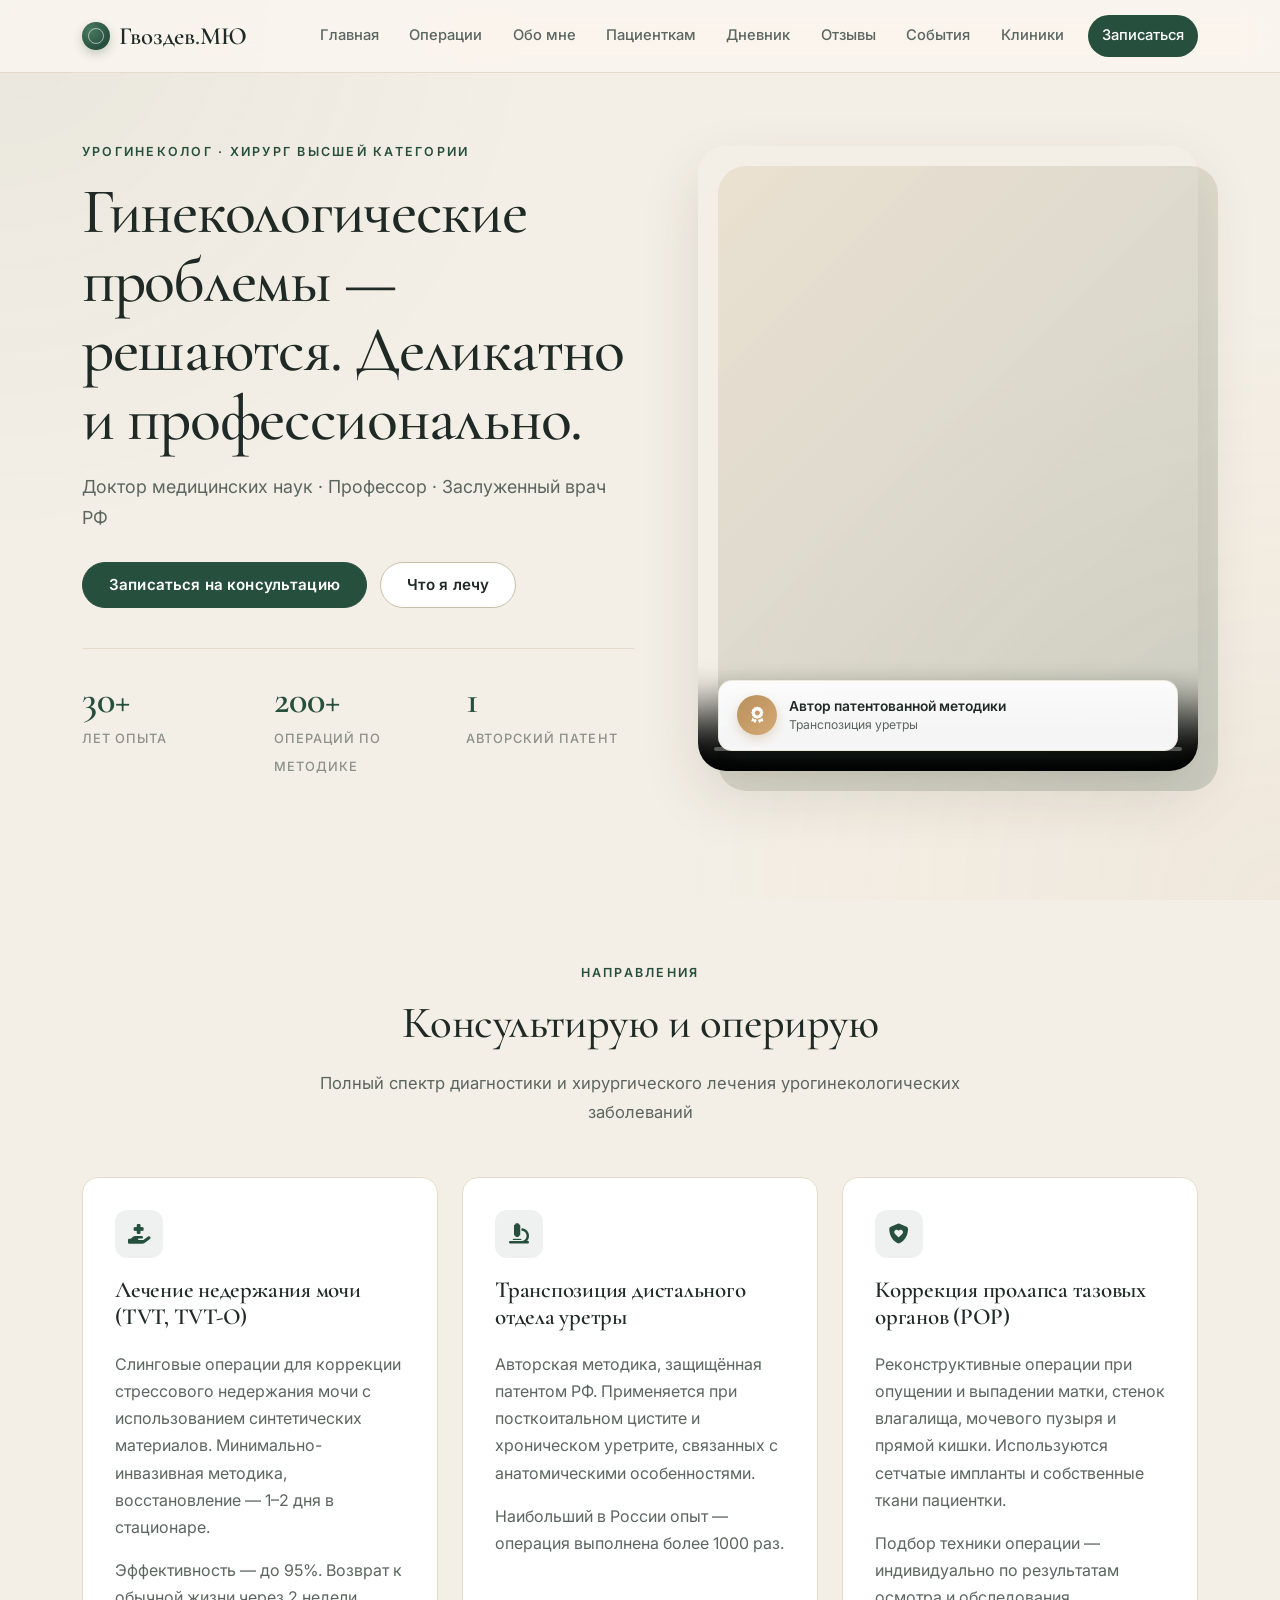
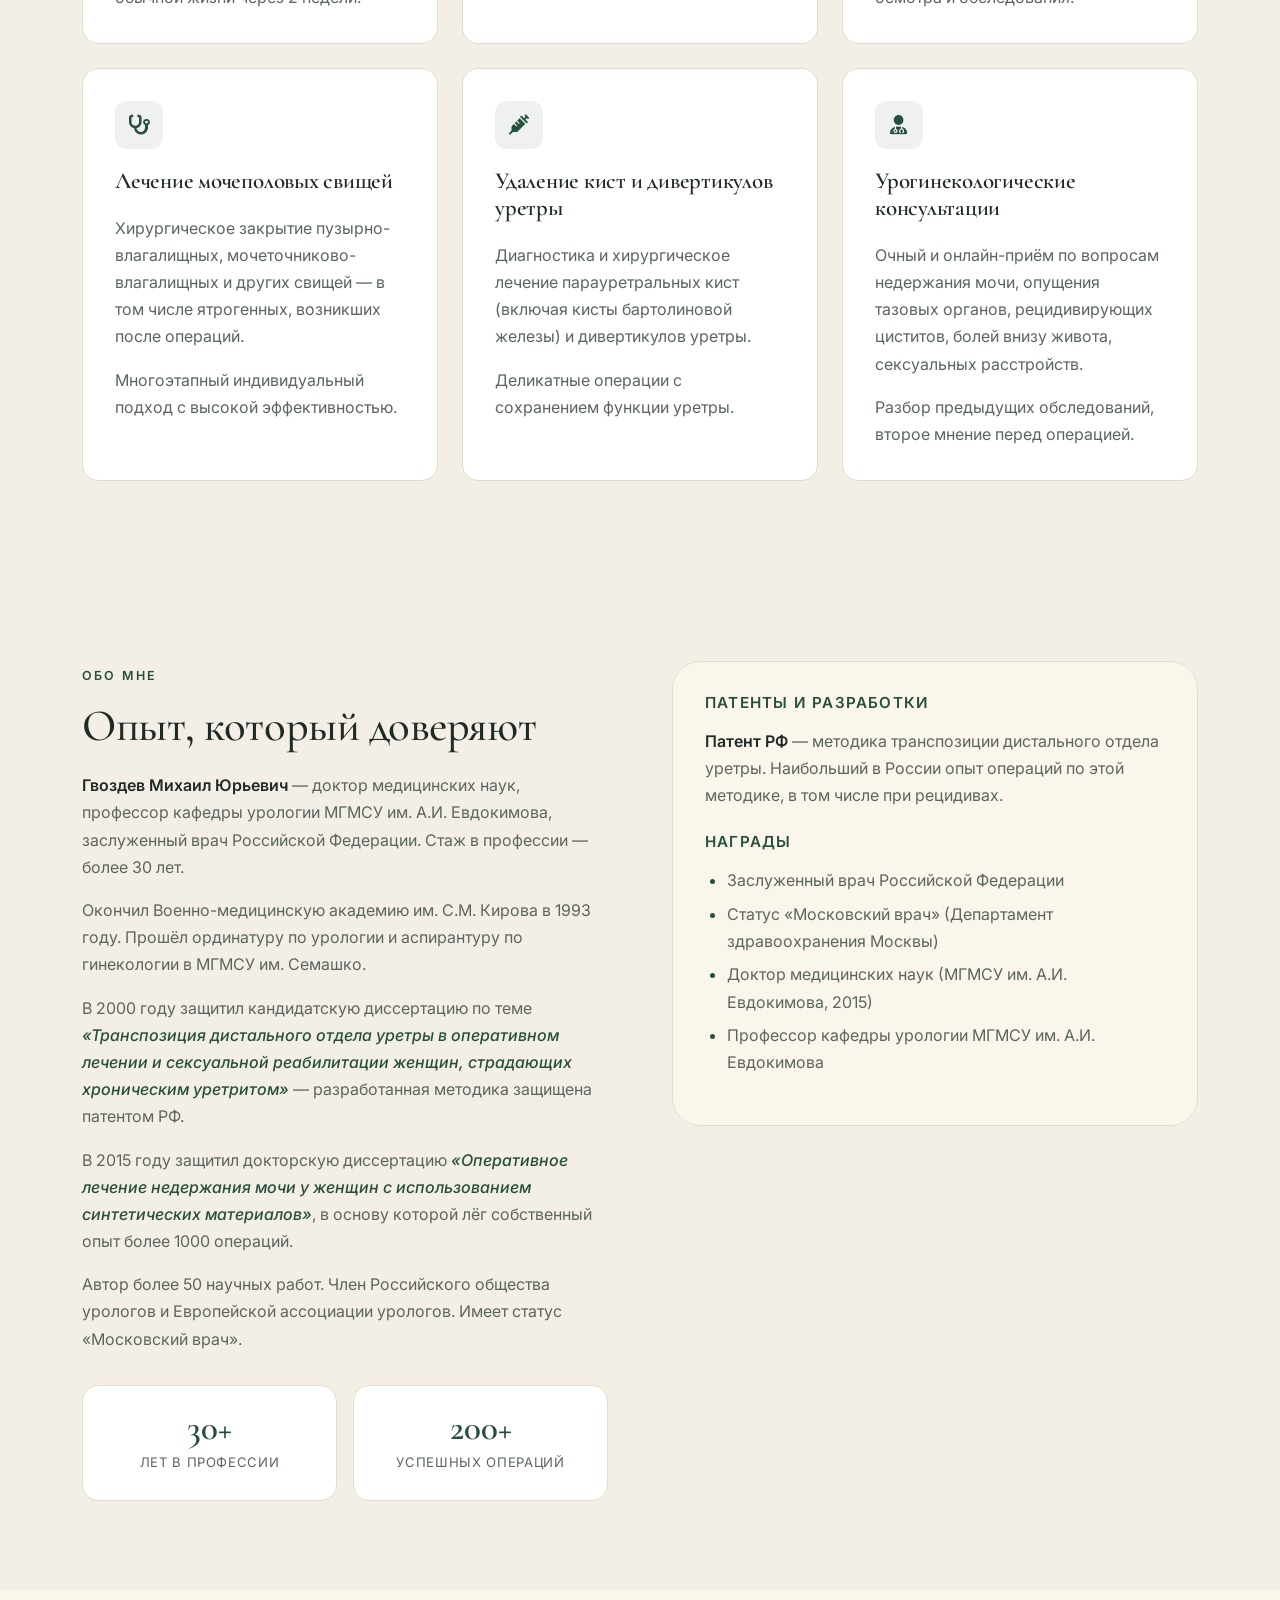
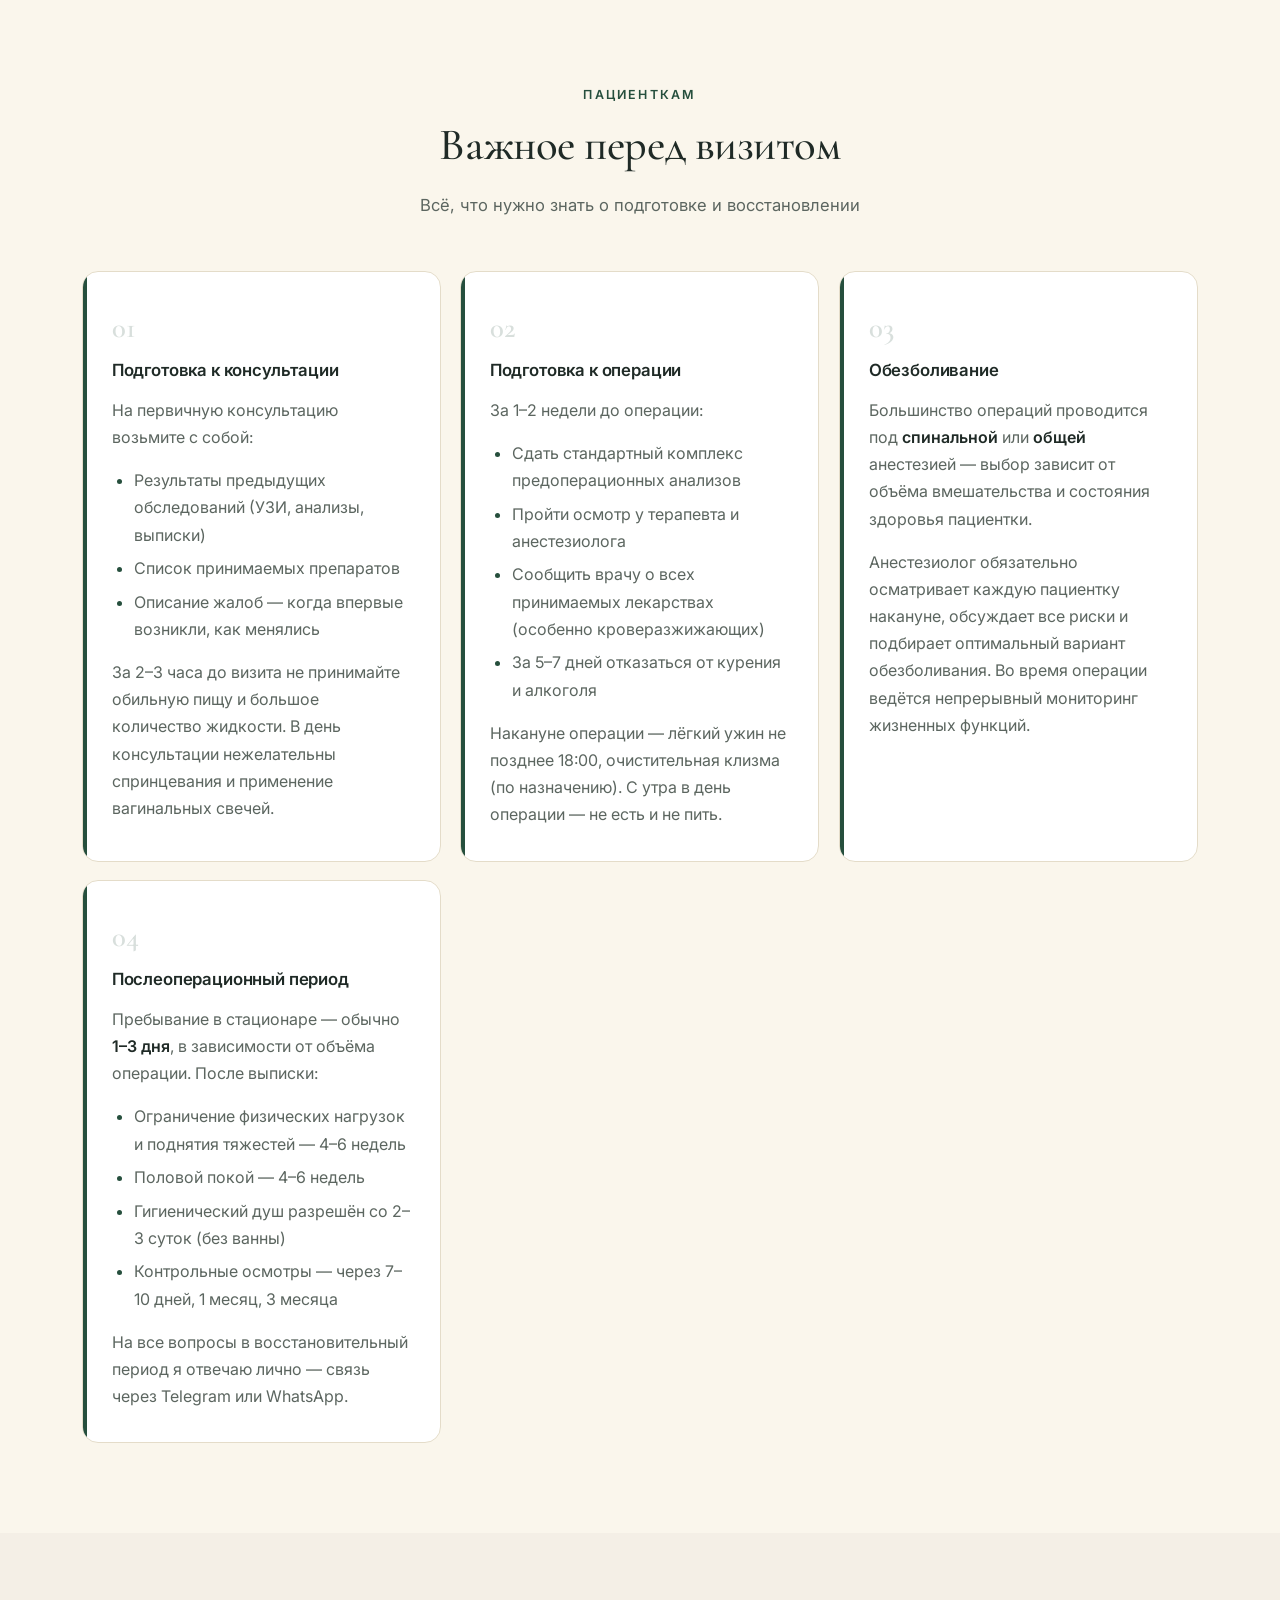
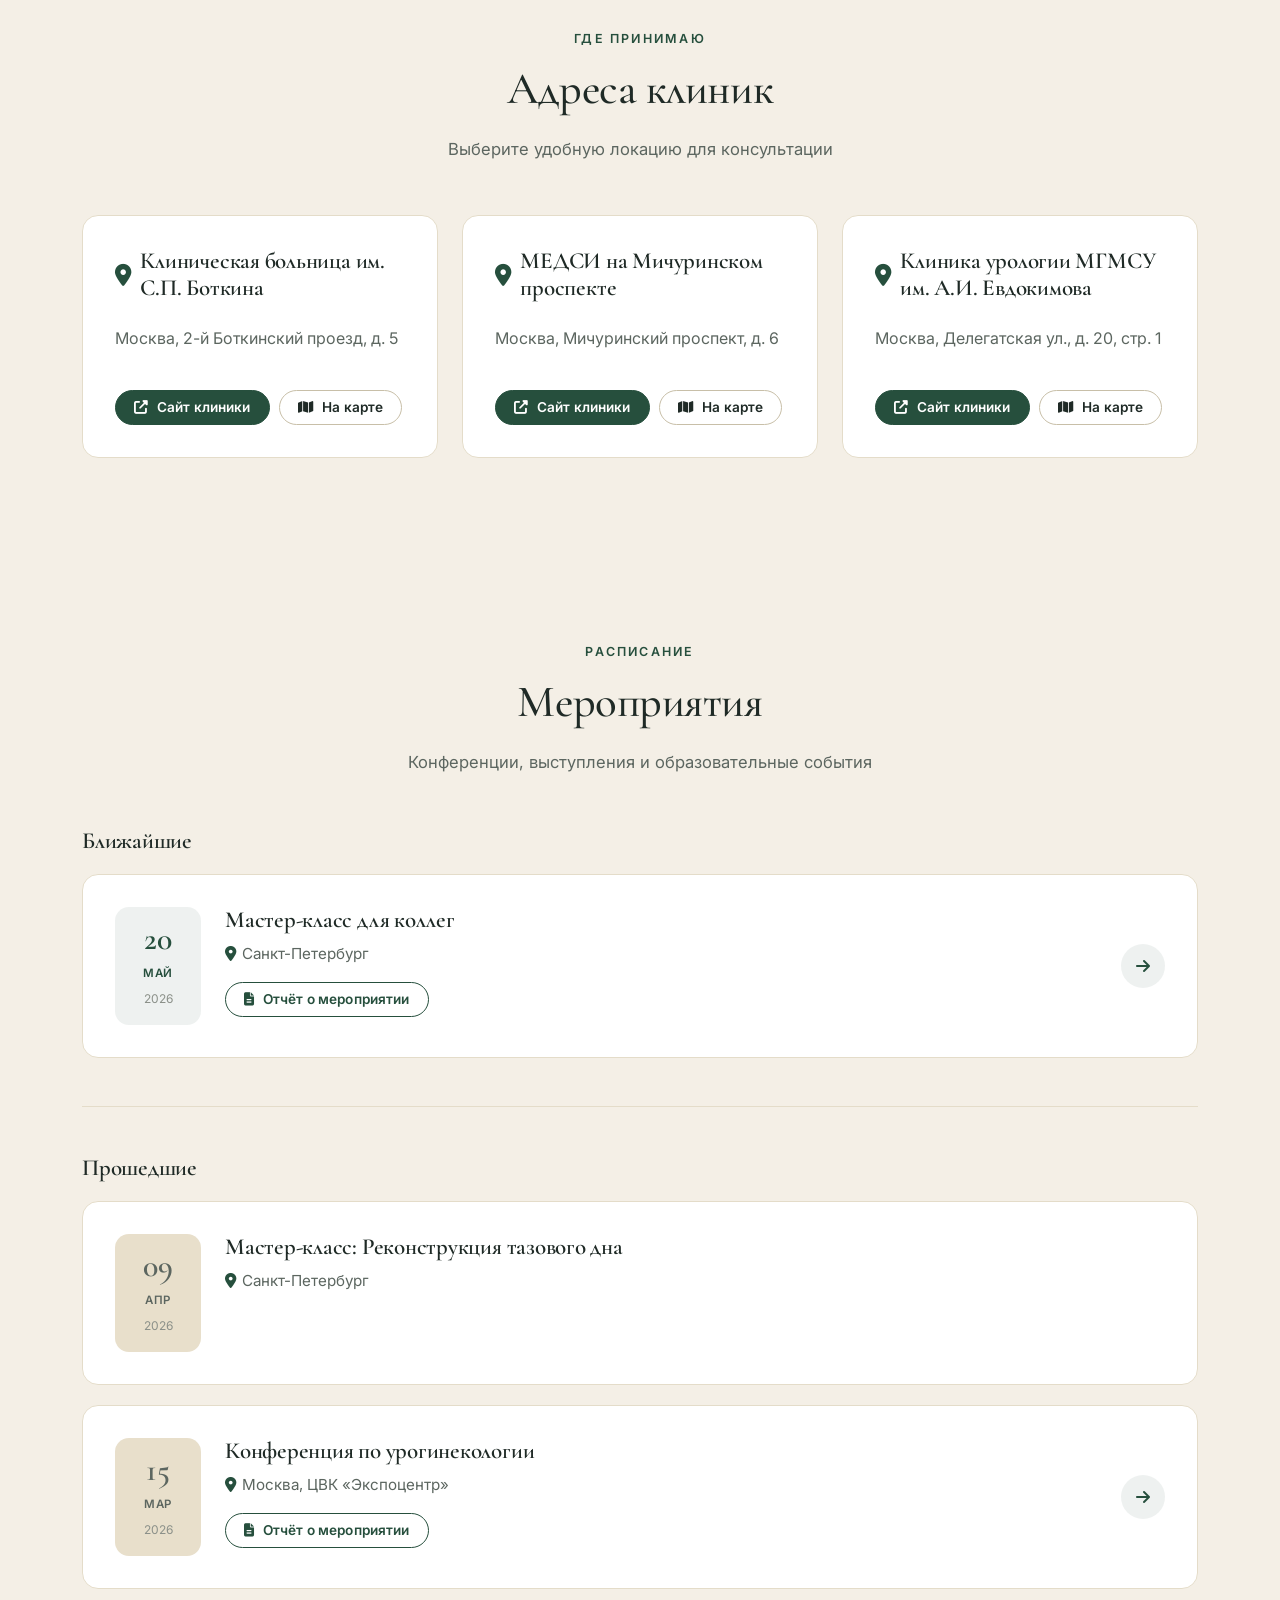
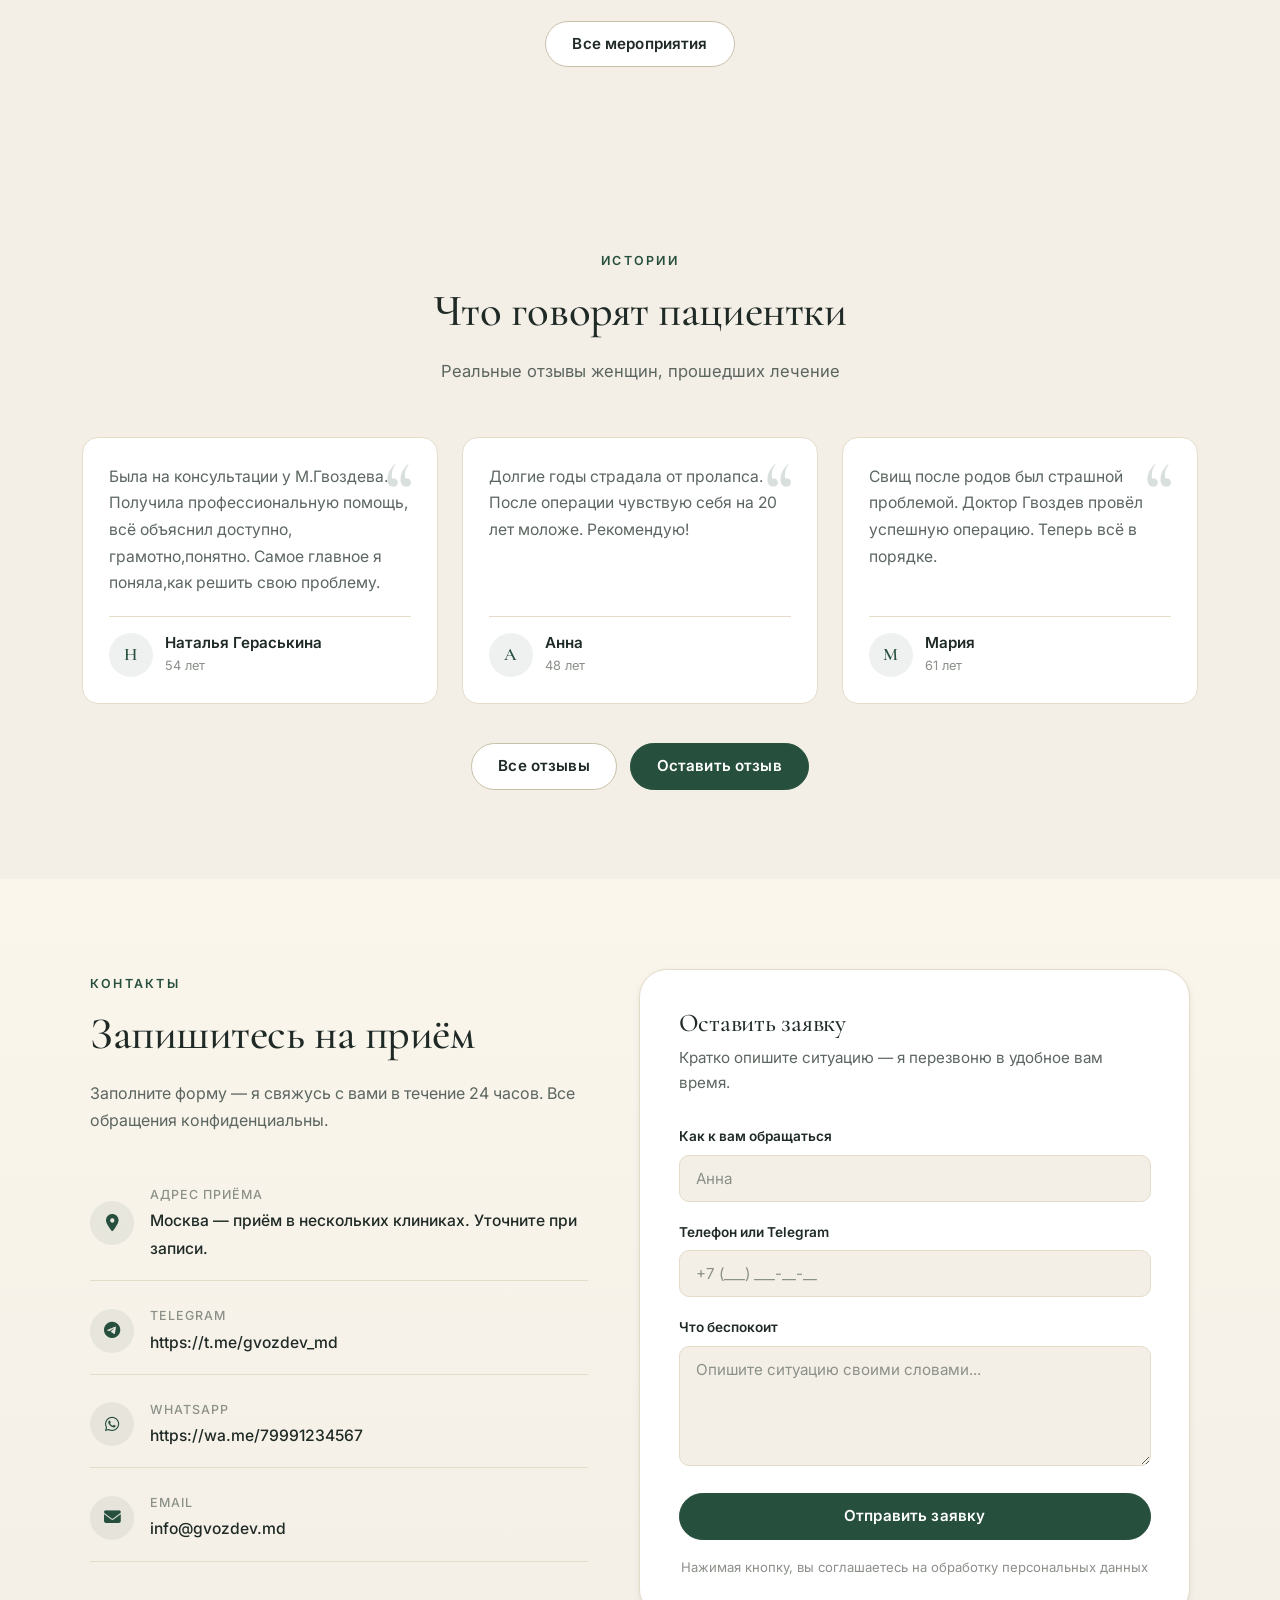
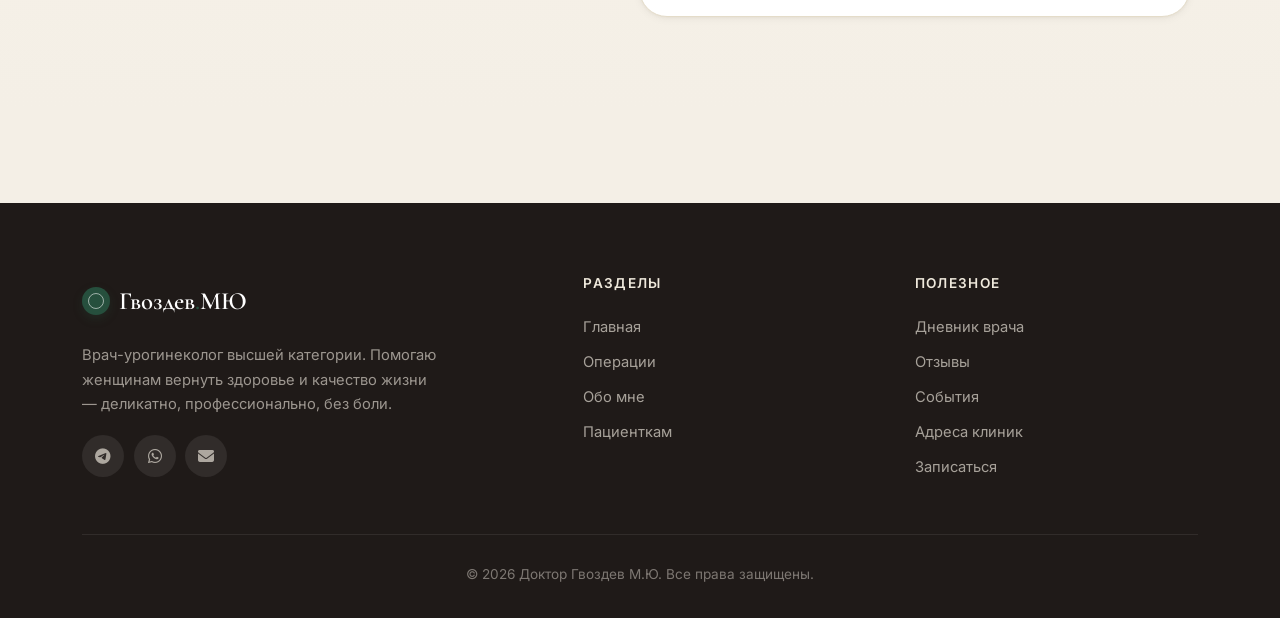
==== commit d8971b36: "Update: new emerald palette, hero badge inside image, working pagination" ====
--- a/index.html
+++ b/index.html
@@ -516,7 +516,7 @@
         <h3>Оставить заявку</h3>
         <p class="form-intro">Кратко опишите ситуацию — я перезвоню в удобное вам время.</p>
 
-        <form onsubmit="alert('Это демо — на боевом сайте форма работает');return false;" id="contactForm" novalidate>
+        <form id="contactForm" onsubmit="alert('Это демо. На боевом сайте форма работает.');return false;" novalidate>
           <div class="form-group">
             <label for="name">Как к вам обращаться</label>
             <input type="text" id="name" name="name" class="form-input" placeholder="Анна" required>
--- a/static/css/main.css
+++ b/static/css/main.css
@@ -7,28 +7,29 @@
 @import url('https://fonts.googleapis.com/css2?family=Cormorant+Garamond:ital,wght@0,400;0,500;0,600;0,700;1,500&family=Inter:wght@300;400;500;600;700&display=swap');
 
 :root {
-  /* Palette */
-  --bg: #FAF6F1;
-  --bg-deep: #F2EAE0;
+  /* Palette — Emerald & Champagne (premium medical spa) */
+  --bg: #F4EFE6;
+  --bg-deep: #E8DFCB;
   --surface: #FFFFFF;
-  --surface-tinted: #FBF7F1;
-
-  --primary: #9C4147;
-  --primary-hover: #7E2F36;
-  --primary-soft: rgba(156, 65, 71, 0.08);
-  --primary-soft-2: rgba(156, 65, 71, 0.18);
-
-  --accent: #B89978;
-  --sage: #7A8B6F;
-  --sage-soft: rgba(122, 139, 111, 0.12);
-
-  --text: #2D2624;
-  --text-muted: #6B6660;
-  --text-soft: #9A938A;
-  --text-on-dark: #F0E9DF;
-
-  --border: #ECE5DB;
-  --border-strong: #D5CCBC;
+  --surface-tinted: #FAF6EC;
+
+  --primary: #264F3D;          /* deep forest emerald */
+  --primary-hover: #1A3A2A;
+  --primary-soft: rgba(38, 79, 61, 0.08);
+  --primary-soft-2: rgba(38, 79, 61, 0.18);
+
+  --accent: #B8915C;           /* champagne gold */
+  --accent-soft: rgba(184, 145, 92, 0.15);
+  --sage: #7B8B6F;
+  --sage-soft: rgba(123, 139, 111, 0.12);
+
+  --text: #1F2A26;             /* deep charcoal-emerald */
+  --text-muted: #5C6660;
+  --text-soft: #8B9089;
+  --text-on-dark: #EFE9DC;
+
+  --border: #E4DCC9;
+  --border-strong: #C8BFA8;
 
   --shadow-sm: 0 1px 3px rgba(46, 38, 27, 0.04), 0 2px 8px rgba(46, 38, 27, 0.05);
   --shadow-md: 0 8px 24px rgba(46, 38, 27, 0.08);
@@ -69,8 +70,8 @@
   inset: 0;
   z-index: -1;
   background:
-    radial-gradient(900px circle at 0% 0%, rgba(156, 65, 71, 0.05), transparent 60%),
-    radial-gradient(1000px circle at 100% 100%, rgba(184, 153, 120, 0.06), transparent 60%);
+    radial-gradient(900px circle at 0% 0%, rgba(38, 79, 61, 0.05), transparent 60%),
+    radial-gradient(1000px circle at 100% 100%, rgba(184, 145, 92, 0.07), transparent 60%);
   pointer-events: none;
 }
 
@@ -179,10 +180,10 @@
   width: 28px;
   height: 28px;
   background:
-    radial-gradient(circle at 30% 30%, #C77A7E 0%, var(--primary) 70%);
+    radial-gradient(circle at 30% 30%, #4A7A5F 0%, var(--primary) 70%);
   border-radius: 50%;
   position: relative;
-  box-shadow: 0 4px 10px rgba(156, 65, 71, 0.25);
+  box-shadow: 0 4px 10px rgba(38, 79, 61, 0.25);
 }
 .logo-mark::after {
   content: '';
@@ -259,7 +260,7 @@
   border-color: var(--primary-hover);
   color: white;
   transform: translateY(-2px);
-  box-shadow: 0 10px 24px rgba(156, 65, 71, 0.28);
+  box-shadow: 0 10px 24px rgba(38, 79, 61, 0.28);
 }
 .btn-outline { background: transparent; color: var(--primary); }
 .btn-outline:hover { background: var(--primary); color: white; }
@@ -331,50 +332,53 @@
 .hero-media::before {
   content: '';
   position: absolute;
-  top: 24px;
-  left: 24px;
-  right: -24px;
-  bottom: -24px;
-  background: linear-gradient(135deg, var(--primary-soft-2), var(--accent) 200%);
+  top: 20px;
+  left: 20px;
+  right: -20px;
+  bottom: -20px;
+  background: linear-gradient(135deg, var(--accent-soft), var(--primary-soft-2));
   border-radius: var(--radius-lg);
   z-index: 0;
 }
 .hero-badge {
   position: absolute;
-  bottom: 24px;
-  left: -32px;
-  background: var(--surface);
-  border: 1px solid var(--border);
-  border-radius: 16px;
-  padding: 1rem 1.2rem;
-  box-shadow: var(--shadow-md);
+  bottom: 20px;
+  left: 20px;
+  right: 20px;
+  background: rgba(255, 255, 255, 0.96);
+  backdrop-filter: blur(8px);
+  -webkit-backdrop-filter: blur(8px);
+  border: 1px solid rgba(228, 220, 201, 0.6);
+  border-radius: 14px;
+  padding: 0.9rem 1.1rem;
+  box-shadow: 0 8px 24px rgba(38, 79, 61, 0.18);
   display: flex;
   align-items: center;
   gap: 0.8rem;
   z-index: 2;
-  max-width: 260px;
 }
 .hero-badge i {
   width: 40px;
   height: 40px;
   border-radius: 50%;
-  background: var(--primary-soft);
-  color: var(--primary);
+  background: linear-gradient(135deg, var(--accent), #D4A874);
+  color: white;
   display: inline-flex;
   align-items: center;
   justify-content: center;
   flex-shrink: 0;
+  box-shadow: 0 4px 10px rgba(184, 145, 92, 0.3);
 }
 .hero-badge-text {
-  font-size: 0.85rem;
-  color: var(--text);
-  line-height: 1.4;
-  font-weight: 500;
+  font-size: 0.86rem;
+  color: var(--text);
+  line-height: 1.35;
+  font-weight: 600;
 }
 .hero-badge-text small {
   display: block;
-  color: var(--text-soft);
-  font-size: 0.75rem;
+  color: var(--text-muted);
+  font-size: 0.76rem;
   font-weight: 400;
   margin-top: 2px;
 }
@@ -834,7 +838,7 @@
 }
 .messages li::marker { content: none; }
 .messages li::before { content: none; }
-.messages li.error { background: rgba(156, 65, 71, 0.08); border-left-color: var(--primary); }
+.messages li.error { background: rgba(180, 60, 60, 0.08); border-left-color: var(--primary); }
 
 /* Pagination */
 .pagination {
@@ -1001,7 +1005,10 @@
   .hero-grid { grid-template-columns: 1fr; gap: 2rem; }
   .hero-media { order: -1; max-width: 420px; margin: 0 auto; }
   .hero-media::before { display: none; }
-  .hero-badge { left: 12px; bottom: 12px; max-width: 220px; }
+  .hero-badge { left: 12px; right: 12px; bottom: 12px; padding: 0.8rem 1rem; }
+  .hero-badge i { width: 36px; height: 36px; font-size: 0.95rem; }
+  .hero-badge-text { font-size: 0.82rem; }
+  .hero-badge-text small { font-size: 0.72rem; }
   .hero-stats { grid-template-columns: repeat(3, 1fr); gap: 0.8rem; }
   .hero-stat-number { font-size: 1.5rem; }
   .hero-stat-label { font-size: 0.7rem; }
